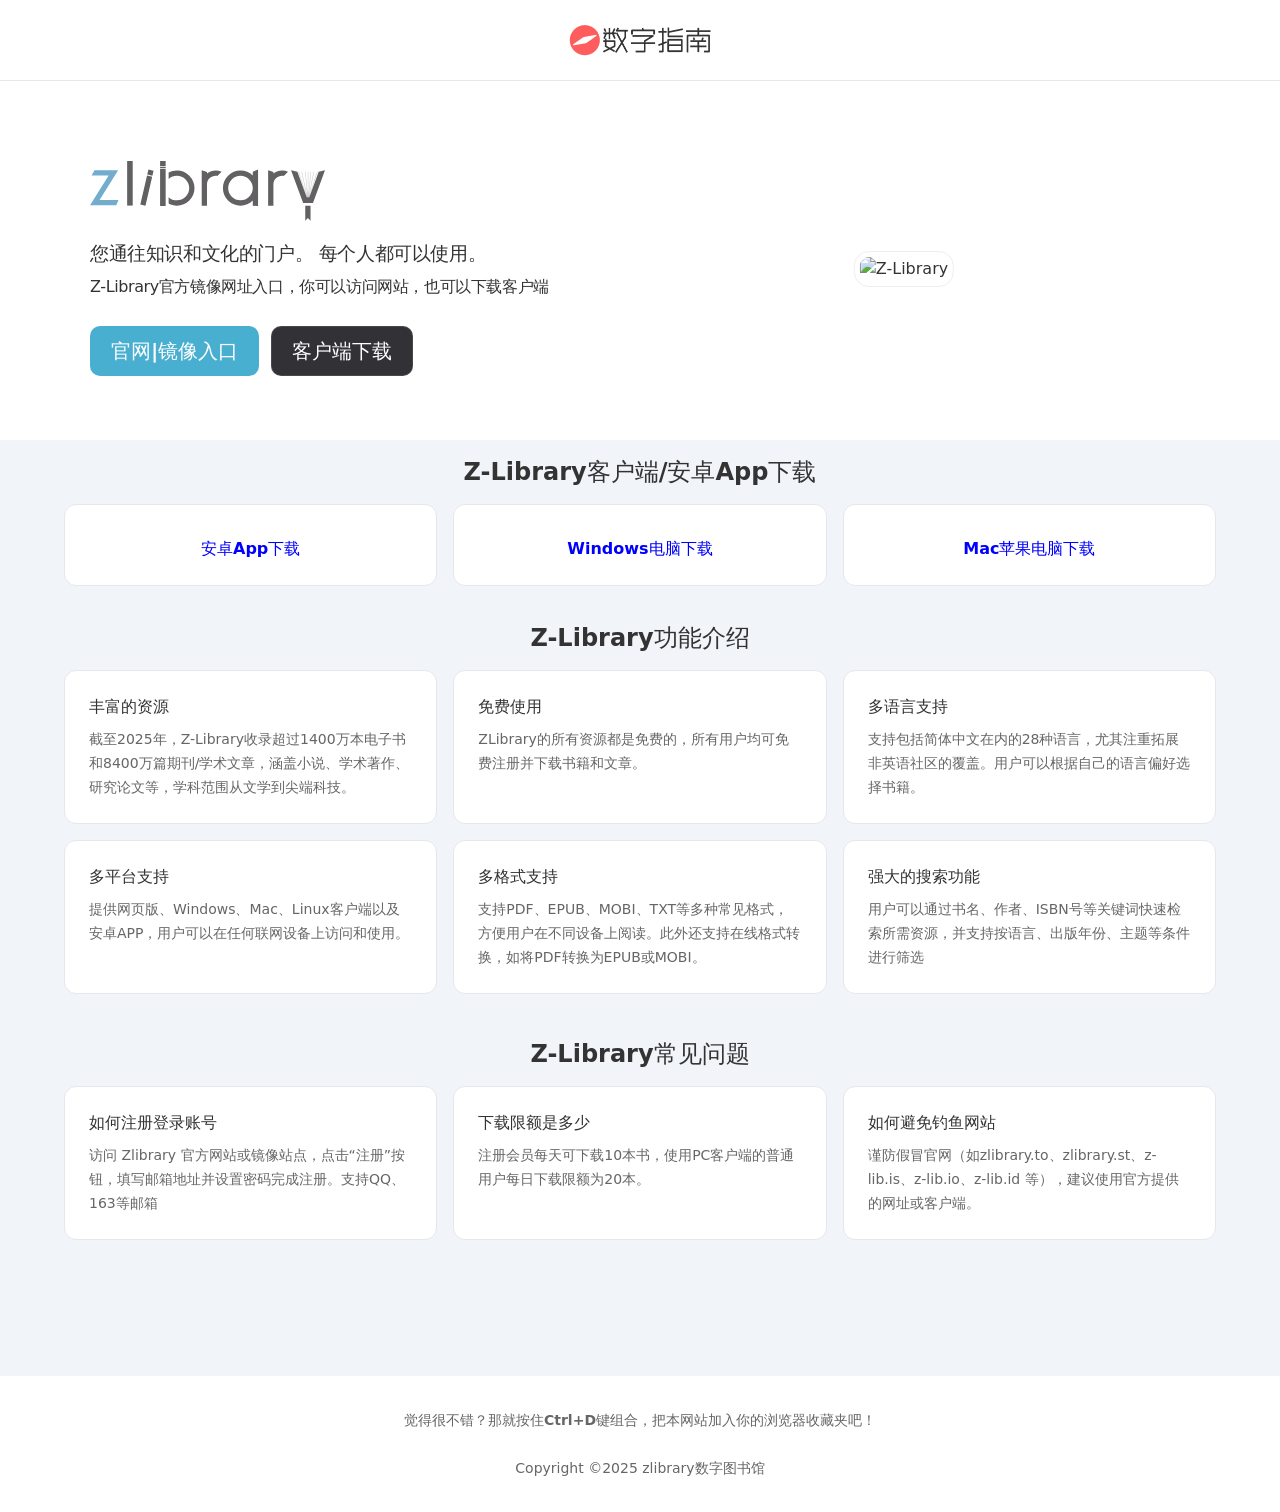
==== index.html @ b3e8f267 "Update index.html" ====
<!DOCTYPE html>
<html lang="en-US" dir="ltr" class="dark"><head><meta http-equiv="Content-Type" content="text/html; charset=UTF-8">
<meta name="viewport" content="width=device-width,initial-scale=1">
<title>ZLibrary入口 - 官方Z-Library镜像网址</title>
 <meta name="keywords" content="zlibrary，zlibrary入口，zlibrary镜像，zlibrary镜像网址，zlibrary官网，zlibrary数字图书馆" />
<meta name="description" content="Z-Library（简称Z-Lib）是全球最大的数字图书馆，免费下载电子书。截至2025年，Z-Library收录超过1400万本电子书和8400万篇期刊/学术文章，涵盖小说、学术著作、研究论文等，学科范围从文学到技术等各个领域的知识。">

<link rel="shortcut icon" href="./files/zlibrary-icon.svg">
<link rel="preload stylesheet" href="./files/style.9b4b7f3f.css" as="style">
</head>
<body>
    <div id="app">
    <div class="Layout" data-v-b2cf3e0b="">

<header class="VPNav" data-v-b2cf3e0b="" data-v-7e5bc4a5="">
        <div class="VPNavBar" data-v-7e5bc4a5="" data-v-7683ced7="">
            <div class="container" data-v-7683ced7="">
                <div class="title" data-v-7683ced7="">
                    <div class="VPNavBarTitle" data-v-7683ced7="" data-v-4d981103="">
        <a class="title" href="/" data-v-4d981103=""><img class="VPImage logo" src="logo.png" alt="LOGO" data-v-6db2186b=""></a>
        </div></div></div></div><!----></header>

        
<div class="VPContent is-home" id="VPContent" data-v-b2cf3e0b="" data-v-a494bd1d="">
    <div class="VPHome" data-v-a494bd1d="" data-v-d82743a8="">
<div class="VPHero has-image VPHomeHero" data-v-d82743a8="" data-v-fd2650d5="">
    <div class="container" data-v-fd2650d5=""><div class="main" data-v-fd2650d5="">
    <h1 class="name" data-v-fd2650d5="" style="display: flex; align-items: center; white-space: nowrap;">
        <img src="./files/zlibrary.svg" alt="zlibrary" style="max-height:60px;">
        </h1>
    <p class="text" data-v-fd2650d5="" style="line-height:1.2rem;margin:10px 0;"><span style="font-size:1.2rem;font-weight:400;">您通往知识和文化的门户。 每个人都可以使用。</span><br /><span style="font-size:1rem;font-weight:400;">Z-Library官方镜像网址入口，你可以访问网站，也可以下载客户端</span></p>
<div class="actions" data-v-fd2650d5="">
<div class="action" data-v-fd2650d5=""><a class="VPButton medium brand" href="https://z-library.wwwnav.com/" target="_blank" rel="noreferrer" data-v-fd2650d5="" data-v-567ba664="">
       官网|镜像入口</a></div>
<div class="action" data-v-fd2650d5=""><a class="VPButton medium alt" href="https://pan.quark.cn/s/e70dbf30b961" target="_blank"  rel="noreferrer nofollow" data-v-fd2650d5="" data-v-567ba664="">客户端下载</a></div>


</div>
    </div>
 
<div class="image" data-v-fd2650d5=""><div class="image-container" data-v-fd2650d5=""><div class="image-bg" data-v-fd2650d5=""></div><img class="VPImage image-src" src="https://s0.wp.com/mshots/v1/https://zh.z-lib.fm/?h=700" alt="Z-Library" data-v-6db2186b="" style="border-radius:15px;background: #fff;padding: 5px;border: 1px solid #eee;"></div></div></div></div> 


<div class="VPFeatures VPHomeFeatures" data-v-d82743a8="" data-v-ba861f23="" style="margin-bottom: 40px;">
        <h2 class="faq-title" style="text-align: center; font-size: 24px; font-weight: bold; margin-bottom: 20px;">
           Z-Library客户端/安卓App下载
        </h2>
<div class="container" data-v-ba861f23=""><div class="items" data-v-ba861f23="">
    
<div class="grid-3 item" data-v-ba861f23="">
    <span class="VPLink VPFeature" data-v-ba861f23="" data-v-837f6cca="" data-v-8f4dc553=""><article class="box" data-v-837f6cca="">

<h3 class="title" data-v-837f6cca=""></h3><p class="details" data-v-837f6cca=""></p>

<a href="https://pan.quark.cn/s/31a99444fe7f " target="_blank" rel="noreferrer nofollow" style="display: block; text-align: center;  color: blue;"><strong>安卓App下载</strong></a>
</article></span></div>  
    
    <div class="grid-3 item" data-v-ba861f23="">
    <span class="VPLink VPFeature" data-v-ba861f23="" data-v-837f6cca="" data-v-8f4dc553=""><article class="box" data-v-837f6cca="">

<h3 class="title" data-v-837f6cca=""></h3><p class="details" data-v-837f6cca=""></p>
<a href="https://pan.quark.cn/s/e63fdf9e72bf" target="_blank" rel="noreferrer nofollow" style="display: block; text-align: center;  color: blue;"><strong>Windows电脑下载</strong></a>
</article></span></div>  
    
<div class="grid-3 item" data-v-ba861f23="">
    <span class="VPLink VPFeature" data-v-ba861f23="" data-v-837f6cca="" data-v-8f4dc553=""><article class="box" data-v-837f6cca="">
<h3 class="title" data-v-837f6cca=""></h3><p class="details" data-v-837f6cca=""></p>

<a href="https://pan.quark.cn/s/57432f5b6bd5 " target="_blank" rel="noreferrer nofollow" style="display: block; text-align: center;  color: blue;"><strong>Mac苹果电脑下载</strong></a>

</article></span></div>  


</div></div></div>


<div class="VPFeatures VPHomeFeatures" data-v-d82743a8="" data-v-ba861f23="">
        <h2 class="faq-title" style="text-align: center; font-size: 24px; font-weight: bold; margin-bottom: 20px;">
           Z-Library功能介绍
        </h2>
<div class="container" data-v-ba861f23=""><div class="items" data-v-ba861f23="" style="margin-bottom: 40px;">
    
<div class="grid-3 item" data-v-ba861f23="">
    <span class="VPLink VPFeature" data-v-ba861f23="" data-v-837f6cca="" data-v-8f4dc553=""><article class="box" data-v-837f6cca="">

<h3 class="title" data-v-837f6cca="">丰富的资源</h3><p class="details" data-v-837f6cca="">截至2025年，Z-Library收录超过1400万本电子书和8400万篇期刊/学术文章，涵盖小说、学术著作、研究论文等，学科范围从文学到尖端科技。</p></article></span></div>  
    
    <div class="grid-3 item" data-v-ba861f23="">
    <span class="VPLink VPFeature" data-v-ba861f23="" data-v-837f6cca="" data-v-8f4dc553=""><article class="box" data-v-837f6cca=""><h3 class="title" data-v-837f6cca="">免费使用</h3><p class="details" data-v-837f6cca="">ZLibrary的所有资源都是免费的，所有用户均可免费注册并下载书籍和文章。</p></article></span></div>
    
<div class="grid-3 item" data-v-ba861f23="">
    <span class="VPLink VPFeature" data-v-ba861f23="" data-v-837f6cca="" data-v-8f4dc553=""><article class="box" data-v-837f6cca=""><h3 class="title" data-v-837f6cca="">多语言支持</h3><p class="details" data-v-837f6cca="">支持包括简体中文在内的28种语言，尤其注重拓展非英语社区的覆盖。用户可以根据自己的语言偏好选择书籍。</p></article></span></div>

<div class="grid-3 item" data-v-ba861f23="">
<span class="VPLink VPFeature" data-v-ba861f23="" data-v-837f6cca="" data-v-8f4dc553="">
<article class="box" data-v-837f6cca="">
    <h3 class="title" data-v-837f6cca="">多平台支持</h3>
    <p class="details" data-v-837f6cca="">提供网页版、Windows、Mac、Linux客户端以及安卓APP，用户可以在任何联网设备上访问和使用。</p></article></span></div>
    
<div class="grid-3 item" data-v-ba861f23="">
    <span class="VPLink VPFeature" data-v-ba861f23="" data-v-837f6cca="" data-v-8f4dc553=""><article class="box" data-v-837f6cca=""><h3 class="title" data-v-837f6cca="">多格式支持</h3><p class="details" data-v-837f6cca="">支持PDF、EPUB、MOBI、TXT等多种常见格式，方便用户在不同设备上阅读。此外还支持在线格式转换，如将PDF转换为EPUB或MOBI。</p></article></span></div>
      
<div class="grid-3 item" data-v-ba861f23="">
    <span class="VPLink VPFeature" data-v-ba861f23="" data-v-837f6cca="" data-v-8f4dc553=""><article class="box" data-v-837f6cca=""><h3 class="title" data-v-837f6cca="">强大的搜索功能
</h3><p class="details" data-v-837f6cca="">用户可以通过书名、作者、ISBN号等关键词快速检索所需资源，并支持按语言、出版年份、主题等条件进行筛选</p></article></span></div>

</div></div></div>



<div class="VPFeatures VPHomeFeatures" data-v-d82743a8="" data-v-ba861f23="" style="margin-bottom: 40px;">
        <h2 class="faq-title" style="text-align: center; font-size: 24px; font-weight: bold; margin-bottom: 20px;">
            Z-Library常见问题
        </h2>
<div class="container" data-v-ba861f23=""><div class="items" data-v-ba861f23="">
    
<div class="grid-3 item" data-v-ba861f23="">
    <span class="VPLink VPFeature" data-v-ba861f23="" data-v-837f6cca="" data-v-8f4dc553=""><article class="box" data-v-837f6cca="">

<h3 class="title" data-v-837f6cca="">如何注册登录账号</h3><p class="details" data-v-837f6cca="">访问 Zlibrary 官方网站或镜像站点，点击“注册”按钮，填写邮箱地址并设置密码完成注册。支持QQ、163等邮箱</p></article></span></div>  
    
    <div class="grid-3 item" data-v-ba861f23="">
    <span class="VPLink VPFeature" data-v-ba861f23="" data-v-837f6cca="" data-v-8f4dc553=""><article class="box" data-v-837f6cca=""><h3 class="title" data-v-837f6cca="">下载限额是多少</h3><p class="details" data-v-837f6cca="">注册会员每天可下载10本书，使用PC客户端的普通用户每日下载限额为20本。</p></article></span></div>
    
<div class="grid-3 item" data-v-ba861f23="">
    <span class="VPLink VPFeature" data-v-ba861f23="" data-v-837f6cca="" data-v-8f4dc553=""><article class="box" data-v-837f6cca=""><h3 class="title" data-v-837f6cca="">如何避免钓鱼网站</h3><p class="details" data-v-837f6cca="">谨防假冒官网（如zlibrary.to、zlibrary.st、z-lib.is、z-lib.io、z-lib.id 等），建议使用官方提供的网址或客户端。</p></article></span></div>


</div></div></div>



</div></div>
    
<footer class="VPFooter" data-v-b2cf3e0b="" data-v-f7fc41f4=""><div class="container" data-v-f7fc41f4=""><p class="copyright" data-v-f7fc41f4=""><strong>觉得很不错？那就按住Ctrl+D键组合，把本网站加入你的浏览器收藏夹吧！</strong></p><br>
<p class="copyright" data-v-f7fc41f4="">Copyright ©2025 zlibrary数字图书馆</p>
     </div></footer>

</div></div>

</body></html>
---- files/style.9b4b7f3f.css ----
@font-face{font-family:Inter var;font-weight:100 900;font-display:swap;font-style:normal;font-named-instance:"Regular";src:url(/assets/inter-roman-cyrillic.5f2c6c8c.woff2) format("woff2");unicode-range:U+0301,U+0400-045F,U+0490-0491,U+04B0-04B1,U+2116}@font-face{font-family:Inter var;font-weight:100 900;font-display:swap;font-style:normal;font-named-instance:"Regular";src:url(/assets/inter-roman-cyrillic-ext.e75737ce.woff2) format("woff2");unicode-range:U+0460-052F,U+1C80-1C88,U+20B4,U+2DE0-2DFF,U+A640-A69F,U+FE2E-FE2F}@font-face{font-family:Inter var;font-weight:100 900;font-display:swap;font-style:normal;font-named-instance:"Regular";src:url(/assets/inter-roman-greek.d5a6d92a.woff2) format("woff2");unicode-range:U+0370-03FF}@font-face{font-family:Inter var;font-weight:100 900;font-display:swap;font-style:normal;font-named-instance:"Regular";src:url(/assets/inter-roman-greek-ext.ab0619bc.woff2) format("woff2");unicode-range:U+1F00-1FFF}@font-face{font-family:Inter var;font-weight:100 900;font-display:swap;font-style:normal;font-named-instance:"Regular";src:url(./inter-roman-latin.2ed14f66.woff2) format("woff2");unicode-range:U+0000-00FF,U+0131,U+0152-0153,U+02BB-02BC,U+02C6,U+02DA,U+02DC,U+2000-206F,U+2074,U+20AC,U+2122,U+2191,U+2193,U+2212,U+2215,U+FEFF,U+FFFD}@font-face{font-family:Inter var;font-weight:100 900;font-display:swap;font-style:normal;font-named-instance:"Regular";src:url(/assets/inter-roman-latin-ext.0030eebd.woff2) format("woff2");unicode-range:U+0100-024F,U+0259,U+1E00-1EFF,U+2020,U+20A0-20AB,U+20AD-20CF,U+2113,U+2C60-2C7F,U+A720-A7FF}@font-face{font-family:Inter var;font-weight:100 900;font-display:swap;font-style:normal;font-named-instance:"Regular";src:url(/assets/inter-roman-vietnamese.14ce25a6.woff2) format("woff2");unicode-range:U+0102-0103,U+0110-0111,U+0128-0129,U+0168-0169,U+01A0-01A1,U+01AF-01B0,U+1EA0-1EF9,U+20AB}@font-face{font-family:Inter var;font-weight:100 900;font-display:swap;font-style:italic;font-named-instance:"Italic";src:url(/assets/inter-italic-cyrillic.ea42a392.woff2) format("woff2");unicode-range:U+0301,U+0400-045F,U+0490-0491,U+04B0-04B1,U+2116}@font-face{font-family:Inter var;font-weight:100 900;font-display:swap;font-style:italic;font-named-instance:"Italic";src:url(/assets/inter-italic-cyrillic-ext.33bd5a8e.woff2) format("woff2");unicode-range:U+0460-052F,U+1C80-1C88,U+20B4,U+2DE0-2DFF,U+A640-A69F,U+FE2E-FE2F}@font-face{font-family:Inter var;font-weight:100 900;font-display:swap;font-style:italic;font-named-instance:"Italic";src:url(/assets/inter-italic-greek.8f4463c4.woff2) format("woff2");unicode-range:U+0370-03FF}@font-face{font-family:Inter var;font-weight:100 900;font-display:swap;font-style:italic;font-named-instance:"Italic";src:url(/assets/inter-italic-greek-ext.4fbe9427.woff2) format("woff2");unicode-range:U+1F00-1FFF}@font-face{font-family:Inter var;font-weight:100 900;font-display:swap;font-style:italic;font-named-instance:"Italic";src:url(/assets/inter-italic-latin.bd3b6f56.woff2) format("woff2");unicode-range:U+0000-00FF,U+0131,U+0152-0153,U+02BB-02BC,U+02C6,U+02DA,U+02DC,U+2000-206F,U+2074,U+20AC,U+2122,U+2191,U+2193,U+2212,U+2215,U+FEFF,U+FFFD}@font-face{font-family:Inter var;font-weight:100 900;font-display:swap;font-style:italic;font-named-instance:"Italic";src:url(/assets/inter-italic-latin-ext.bd8920cc.woff2) format("woff2");unicode-range:U+0100-024F,U+0259,U+1E00-1EFF,U+2020,U+20A0-20AB,U+20AD-20CF,U+2113,U+2C60-2C7F,U+A720-A7FF}@font-face{font-family:Inter var;font-weight:100 900;font-display:swap;font-style:italic;font-named-instance:"Italic";src:url(/assets/inter-italic-vietnamese.6ce511fb.woff2) format("woff2");unicode-range:U+0102-0103,U+0110-0111,U+0128-0129,U+0168-0169,U+01A0-01A1,U+01AF-01B0,U+1EA0-1EF9,U+20AB}@font-face{font-family:Chinese Quotes;src:local("PingFang SC Regular"),local("PingFang SC"),local("SimHei"),local("Source Han Sans SC");unicode-range:U+2018,U+2019,U+201C,U+201D}:root{--vp-c-white: #ffffff;--vp-c-black: #000000;--vp-c-gray: #8e8e93;--vp-c-text-light-1: rgba(60, 60, 67);--vp-c-text-light-2: rgba(60, 60, 67, .75);--vp-c-text-light-3: rgba(60, 60, 67, .33);--vp-c-text-dark-1: rgba(255, 255, 245, .86);--vp-c-text-dark-2: rgba(235, 235, 245, .6);--vp-c-text-dark-3: rgba(235, 235, 245, .38);--vp-c-green: #49AFD0;;--vp-c-green-light: #34d399;--vp-c-green-lighter: #6ee7b7;--vp-c-green-dark: #059669;--vp-c-green-darker: #047857;--vp-c-green-dimm-1: rgba(16, 185, 129, .05);--vp-c-green-dimm-2: rgba(16, 185, 129, .2);--vp-c-green-dimm-3: rgba(16, 185, 129, .5);--vp-c-yellow: #d97706;--vp-c-yellow-light: #f59e0b;--vp-c-yellow-lighter: #fbbf24;--vp-c-yellow-dark: #2190b4;--vp-c-yellow-darker: #2190b4;--vp-c-yellow-dimm-1: rgba(234, 179, 8, .05);--vp-c-yellow-dimm-2: rgba(234, 179, 8, .2);--vp-c-yellow-dimm-3: rgba(234, 179, 8, .5);--vp-c-red: #f43f5e;--vp-c-red-light: #fb7185;--vp-c-red-lighter: #fda4af;--vp-c-red-dark: #e11d48;--vp-c-red-darker: #be123c;--vp-c-red-dimm-1: rgba(244, 63, 94, .05);--vp-c-red-dimm-2: rgba(244, 63, 94, .2);--vp-c-red-dimm-3: rgba(244, 63, 94, .5);--vp-c-sponsor: #db2777}:root{--vp-c-bg: #ffffff;--vp-c-bg-elv: #ffffff;--vp-c-bg-elv-up: #ffffff;--vp-c-bg-elv-down: #f6f6f7;--vp-c-bg-elv-mute: #f6f6f7;--vp-c-bg-soft: #f6f6f7;--vp-c-bg-soft-up: #f9f9fa;--vp-c-bg-soft-down: #e3e3e5;--vp-c-bg-soft-mute: #e3e3e5;--vp-c-bg-alt: #f6f6f7;--vp-c-border: rgba(60, 60, 67, .29);--vp-c-divider: rgba(60, 60, 67, .12);--vp-c-gutter: rgba(60, 60, 67, .12);--vp-c-neutral: var(--vp-c-black);--vp-c-neutral-inverse: var(--vp-c-white);--vp-c-text-1: var(--vp-c-text-light-1);--vp-c-text-2: var(--vp-c-text-light-2);--vp-c-text-3: var(--vp-c-text-light-3);--vp-c-text-inverse-1: var(--vp-c-text-dark-1);--vp-c-text-inverse-2: var(--vp-c-text-dark-2);--vp-c-text-inverse-3: var(--vp-c-text-dark-3);--vp-c-text-code: #476582;--vp-c-brand: var(--vp-c-green);--vp-c-brand-light: var(--vp-c-green-light);--vp-c-brand-lighter: var(--vp-c-yellow-lighter);--vp-c-brand-dark: var(--vp-c-yellow-dark);--vp-c-brand-darker: var(--vp-c-yellow-darker);--vp-c-mute: #f6f6f7;--vp-c-mute-light: #f9f9fc;--vp-c-mute-lighter: #ffffff;--vp-c-mute-dark: #e3e3e5;--vp-c-mute-darker: #d7d7d9}.dark{--vp-c-bg: #1e1e20;--vp-c-bg-elv: #252529;--vp-c-bg-elv-up: #313136;--vp-c-bg-elv-down: #1e1e20;--vp-c-bg-elv-mute: #313136;--vp-c-bg-soft: #252529;--vp-c-bg-soft-up: #313136;--vp-c-bg-soft-down: #1e1e20;--vp-c-bg-soft-mute: #313136;--vp-c-bg-alt: #161618;--vp-c-border: rgba(82, 82, 89, .68);--vp-c-divider: rgba(82, 82, 89, .32);--vp-c-gutter: #000000;--vp-c-neutral: var(--vp-c-white);--vp-c-neutral-inverse: var(--vp-c-black);--vp-c-text-1: var(--vp-c-text-dark-1);--vp-c-text-2: var(--vp-c-text-dark-2);--vp-c-text-3: var(--vp-c-text-dark-3);--vp-c-text-inverse-1: var(--vp-c-text-light-1);--vp-c-text-inverse-2: var(--vp-c-text-light-2);--vp-c-text-inverse-3: var(--vp-c-text-light-3);--vp-c-text-code: #c9def1;--vp-c-mute: #313136;--vp-c-mute-light: #3a3a3c;--vp-c-mute-lighter: #505053;--vp-c-mute-dark: #2c2c30;--vp-c-mute-darker: #252529}:root{--vp-font-family-base: "Chinese Quotes", "Inter var", "Inter", ui-sans-serif, system-ui, -apple-system, BlinkMacSystemFont, "Segoe UI", Roboto, "Helvetica Neue", Helvetica, Arial, "Noto Sans", sans-serif, "Apple Color Emoji", "Segoe UI Emoji", "Segoe UI Symbol", "Noto Color Emoji";--vp-font-family-mono: ui-monospace, SFMono-Regular, "SF Mono", Menlo, Monaco, Consolas, "Liberation Mono", "Courier New", monospace}:root{--vp-shadow-1: 0 1px 2px rgba(0, 0, 0, .04), 0 1px 2px rgba(0, 0, 0, .06);--vp-shadow-2: 0 3px 12px rgba(0, 0, 0, .07), 0 1px 4px rgba(0, 0, 0, .07);--vp-shadow-3: 0 12px 32px rgba(0, 0, 0, .1), 0 2px 6px rgba(0, 0, 0, .08);--vp-shadow-4: 0 14px 44px rgba(0, 0, 0, .12), 0 3px 9px rgba(0, 0, 0, .12);--vp-shadow-5: 0 18px 56px rgba(0, 0, 0, .16), 0 4px 12px rgba(0, 0, 0, .16)}:root{--vp-z-index-local-nav: 10;--vp-z-index-nav: 20;--vp-z-index-layout-top: 30;--vp-z-index-backdrop: 40;--vp-z-index-sidebar: 50;--vp-z-index-footer: 60}:root{--vp-icon-copy: url("data:image/svg+xml,%3Csvg xmlns='http://www.w3.org/2000/svg' fill='none' height='20' width='20' stroke='rgba(128,128,128,1)' stroke-width='2' viewBox='0 0 24 24'%3E%3Cpath stroke-linecap='round' stroke-linejoin='round' d='M9 5H7a2 2 0 0 0-2 2v12a2 2 0 0 0 2 2h10a2 2 0 0 0 2-2V7a2 2 0 0 0-2-2h-2M9 5a2 2 0 0 0 2 2h2a2 2 0 0 0 2-2M9 5a2 2 0 0 1 2-2h2a2 2 0 0 1 2 2'/%3E%3C/svg%3E");--vp-icon-copied: url("data:image/svg+xml,%3Csvg xmlns='http://www.w3.org/2000/svg' fill='none' height='20' width='20' stroke='rgba(128,128,128,1)' stroke-width='2' viewBox='0 0 24 24'%3E%3Cpath stroke-linecap='round' stroke-linejoin='round' d='M9 5H7a2 2 0 0 0-2 2v12a2 2 0 0 0 2 2h10a2 2 0 0 0 2-2V7a2 2 0 0 0-2-2h-2M9 5a2 2 0 0 0 2 2h2a2 2 0 0 0 2-2M9 5a2 2 0 0 1 2-2h2a2 2 0 0 1 2 2m-6 9 2 2 4-4'/%3E%3C/svg%3E")}:root{--vp-layout-max-width: 1440px}:root{--vp-header-anchor-symbol: "#"}:root{--vp-code-line-height: 1.7;--vp-code-font-size: .875em;--vp-c-code-dimm: var(--vp-c-text-dark-3);--vp-code-block-color: var(--vp-c-text-dark-1);--vp-code-block-bg: #292b30;--vp-code-block-bg-light: #1e1e20;--vp-code-block-divider-color: #000000;--vp-code-line-highlight-color: rgba(0, 0, 0, .5);--vp-code-line-number-color: var(--vp-c-code-dimm);--vp-code-line-diff-add-color: var(--vp-c-green-dimm-2);--vp-code-line-diff-add-symbol-color: var(--vp-c-green);--vp-code-line-diff-remove-color: var(--vp-c-red-dimm-2);--vp-code-line-diff-remove-symbol-color: var(--vp-c-red);--vp-code-line-warning-color: var(--vp-c-yellow-dimm-2);--vp-code-line-error-color: var(--vp-c-red-dimm-2);--vp-code-copy-code-border-color: transparent;--vp-code-copy-code-bg: var(--vp-code-block-bg-light);--vp-code-copy-code-hover-border-color: var(--vp-c-divider);--vp-code-copy-code-hover-bg: var(--vp-code-block-bg-light);--vp-code-copy-code-active-text: var(--vp-c-text-dark-2);--vp-code-tab-divider: var(--vp-code-block-divider-color);--vp-code-tab-text-color: var(--vp-c-text-dark-2);--vp-code-tab-bg: var(--vp-code-block-bg);--vp-code-tab-hover-text-color: var(--vp-c-text-dark-1);--vp-code-tab-active-text-color: var(--vp-c-text-dark-1);--vp-code-tab-active-bar-color: var(--vp-c-brand)}.dark{--vp-code-block-bg: #161618}:root:not(.dark) .vp-adaptive-theme{--vp-c-code-dimm: var(--vp-c-text-2);--vp-code-block-color: var(--vp-c-text-1);--vp-code-block-bg: #f8f8f8;--vp-code-block-divider-color: var(--vp-c-divider);--vp-code-line-highlight-color: #ececec;--vp-code-line-number-color: var(--vp-c-code-dimm);--vp-code-copy-code-bg: #e2e2e2;--vp-code-copy-code-hover-bg: #dcdcdc;--vp-code-copy-code-active-text: var(--vp-c-text-2);--vp-code-tab-divider: var(--vp-c-divider);--vp-code-tab-text-color: var(--vp-c-text-2);--vp-code-tab-bg: var(--vp-code-block-bg);--vp-code-tab-hover-text-color: var(--vp-c-text-1);--vp-code-tab-active-text-color: var(--vp-c-text-1)}:root{--vp-button-brand-border: var(--vp-c-brand-lighter);--vp-button-brand-text: var(--vp-c-white);--vp-button-brand-bg: var(--vp-c-brand);--vp-button-brand-hover-border: var(--vp-c-brand-lighter);--vp-button-brand-hover-text: var(--vp-c-white);--vp-button-brand-hover-bg: var(--vp-c-brand-dark);--vp-button-brand-active-border: var(--vp-c-brand-lighter);--vp-button-brand-active-text: var(--vp-c-white);--vp-button-brand-active-bg: var(--vp-c-brand-darker);--vp-button-alt-border: var(--vp-c-border);--vp-button-alt-text: var(--vp-c-neutral);--vp-button-alt-bg: var(--vp-c-mute);--vp-button-alt-hover-border: var(--vp-c-border);--vp-button-alt-hover-text: var(--vp-c-neutral);--vp-button-alt-hover-bg: var(--vp-c-mute-dark);--vp-button-alt-active-border: var(--vp-c-border);--vp-button-alt-active-text: var(--vp-c-neutral);--vp-button-alt-active-bg: var(--vp-c-mute-darker);--vp-button-sponsor-border: var(--vp-c-gray-light-3);--vp-button-sponsor-text: var(--vp-c-text-light-2);--vp-button-sponsor-bg: transparent;--vp-button-sponsor-hover-border: var(--vp-c-sponsor);--vp-button-sponsor-hover-text: var(--vp-c-sponsor);--vp-button-sponsor-hover-bg: transparent;--vp-button-sponsor-active-border: var(--vp-c-sponsor);--vp-button-sponsor-active-text: var(--vp-c-sponsor);--vp-button-sponsor-active-bg: transparent}.dark{--vp-button-sponsor-border: var(--vp-c-gray-dark-1);--vp-button-sponsor-text: var(--vp-c-text-dark-2)}:root{--vp-custom-block-font-size: 14px;--vp-custom-block-code-font-size: 13px;--vp-custom-block-info-border: var(--vp-c-border);--vp-custom-block-info-text: var(--vp-c-text-2);--vp-custom-block-info-bg: var(--vp-c-bg-soft-up);--vp-custom-block-info-code-bg: var(--vp-c-bg-soft);--vp-custom-block-tip-border: var(--vp-c-green);--vp-custom-block-tip-text: var(--vp-c-green-dark);--vp-custom-block-tip-bg: var(--vp-c-bg-soft-up);--vp-custom-block-tip-code-bg: var(--vp-c-bg-soft);--vp-custom-block-warning-border: var(--vp-c-yellow);--vp-custom-block-warning-text: var(--vp-c-yellow);--vp-custom-block-warning-bg: var(--vp-c-bg-soft-up);--vp-custom-block-warning-code-bg: var(--vp-c-bg-soft);--vp-custom-block-danger-border: var(--vp-c-red);--vp-custom-block-danger-text: var(--vp-c-red);--vp-custom-block-danger-bg: var(--vp-c-bg-soft-up);--vp-custom-block-danger-code-bg: var(--vp-c-bg-soft);--vp-custom-block-details-border: var(--vp-custom-block-info-border);--vp-custom-block-details-text: var(--vp-custom-block-info-text);--vp-custom-block-details-bg: var(--vp-custom-block-info-bg);--vp-custom-block-details-code-bg: var(--vp-custom-block-details-bg)}:root{--vp-input-border-color: var(--vp-c-border);--vp-input-bg-color: var(--vp-c-bg-alt);--vp-input-hover-border-color: var(--vp-c-gray);--vp-input-switch-bg-color: var(--vp-c-mute)}:root{--vp-nav-height: 80px;--vp-nav-bg-color: var(--vp-c-bg);--vp-nav-screen-bg-color: var(--vp-c-bg)}:root{--vp-local-nav-bg-color: var(--vp-c-bg)}:root{--vp-sidebar-width: 272px;--vp-sidebar-bg-color: var(--vp-c-bg-alt)}:root{--vp-backdrop-bg-color: rgba(0, 0, 0, .6)}:root{--vp-home-hero-name-color: var(--vp-c-brand);--vp-home-hero-name-background: transparent;--vp-home-hero-image-background-image: none;--vp-home-hero-image-filter: none}:root{--vp-badge-info-border: var(--vp-c-border);--vp-badge-info-text: var(--vp-c-text-2);--vp-badge-info-bg: var(--vp-c-bg-soft-up);--vp-badge-tip-border: var(--vp-c-green-dark);--vp-badge-tip-text: var(--vp-c-green);--vp-badge-tip-bg: var(--vp-c-green-dimm-1);--vp-badge-warning-border: var(--vp-c-yellow-dark);--vp-badge-warning-text: var(--vp-c-yellow);--vp-badge-warning-bg: var(--vp-c-yellow-dimm-1);--vp-badge-danger-border: var(--vp-c-red-dark);--vp-badge-danger-text: var(--vp-c-red);--vp-badge-danger-bg: var(--vp-c-red-dimm-1)}:root{--vp-carbon-ads-text-color: var(--vp-c-text-1);--vp-carbon-ads-poweredby-color: var(--vp-c-text-2);--vp-carbon-ads-bg-color: var(--vp-c-bg-soft);--vp-carbon-ads-hover-text-color: var(--vp-c-brand);--vp-carbon-ads-hover-poweredby-color: var(--vp-c-text-1)}:root{--vp-local-search-bg: var(--vp-c-bg);--vp-local-search-result-bg: var(--vp-c-bg);--vp-local-search-result-border: var(--vp-c-divider);--vp-local-search-result-selected-bg: var(--vp-c-bg);--vp-local-search-result-selected-border: var(--vp-c-brand);--vp-local-search-highlight-bg: var(--vp-c-green-lighter);--vp-local-search-highlight-text: var(--vp-c-black)}*,:before,:after{box-sizing:border-box}html{line-height:1.4;font-size:16px;-webkit-text-size-adjust:100%}html.dark{color-scheme:dark}body{margin:0;width:100%;min-width:320px;min-height:100vh;line-height:24px;font-family:var(--vp-font-family-base);font-size:16px;font-weight:400;color:#333333;background-color:rgb(241 245 249);direction:ltr;font-synthesis:style;text-rendering:optimizeLegibility;-webkit-font-smoothing:antialiased;-moz-osx-font-smoothing:grayscale}main{display:block}h1,h2,h3,h4,h5,h6{margin:0;line-height:24px;font-size:16px;font-weight:400}p{margin:0}strong,b{font-weight:600}a,area,button,[role=button],input,label,select,summary,textarea{touch-action:manipulation}a{color:inherit;text-decoration:inherit}ol,ul{list-style:none;margin:0;padding:0}blockquote{margin:0}pre,code,kbd,samp{font-family:var(--vp-font-family-mono)}img,svg,video,canvas,audio,iframe,embed,object{display:block}figure{margin:0}img,video{max-width:100%;height:auto}button,input,optgroup,select,textarea{border:0;padding:0;line-height:inherit;color:inherit}button{padding:0;font-family:inherit;background-color:transparent;background-image:none}button:enabled,[role=button]:enabled{cursor:pointer}button:focus,button:focus-visible{outline:1px dotted;outline:4px auto -webkit-focus-ring-color}button:focus:not(:focus-visible){outline:none!important}input:focus,textarea:focus,select:focus{outline:none}table{border-collapse:collapse}input{background-color:transparent}input:-ms-input-placeholder,textarea:-ms-input-placeholder{color:var(--vp-c-text-3)}input::-ms-input-placeholder,textarea::-ms-input-placeholder{color:var(--vp-c-text-3)}input::placeholder,textarea::placeholder{color:var(--vp-c-text-3)}input::-webkit-outer-spin-button,input::-webkit-inner-spin-button{-webkit-appearance:none;margin:0}input[type=number]{-moz-appearance:textfield}textarea{resize:vertical}select{-webkit-appearance:none}fieldset{margin:0;padding:0}h1,h2,h3,h4,h5,h6,li,p{overflow-wrap:break-word}vite-error-overlay{z-index:9999}.visually-hidden{position:absolute;width:1px;height:1px;white-space:nowrap;clip:rect(0 0 0 0);clip-path:inset(50%);overflow:hidden}.custom-block{border:1px solid transparent;border-radius:8px;padding:16px 16px 8px;line-height:24px;font-size:var(--vp-custom-block-font-size);color:var(--vp-c-text-2)}.custom-block.info{border-color:var(--vp-custom-block-info-border);color:var(--vp-custom-block-info-text);background-color:var(--vp-custom-block-info-bg)}.custom-block.custom-block th,.custom-block.custom-block blockquote>p{font-size:var(--vp-custom-block-font-size);color:inherit}.custom-block.info code{background-color:var(--vp-custom-block-info-code-bg)}.custom-block.tip{border-color:var(--vp-custom-block-tip-border);color:var(--vp-custom-block-tip-text);background-color:var(--vp-custom-block-tip-bg)}.custom-block.tip code{background-color:var(--vp-custom-block-tip-code-bg)}.custom-block.warning{border-color:var(--vp-custom-block-warning-border);color:var(--vp-custom-block-warning-text);background-color:var(--vp-custom-block-warning-bg)}.custom-block.warning code{background-color:var(--vp-custom-block-warning-code-bg)}.custom-block.danger{border-color:var(--vp-custom-block-danger-border);color:var(--vp-custom-block-danger-text);background-color:var(--vp-custom-block-danger-bg)}.custom-block.danger code{background-color:var(--vp-custom-block-danger-code-bg)}.custom-block.details{border-color:var(--vp-custom-block-details-border);color:var(--vp-custom-block-details-text);background-color:var(--vp-custom-block-details-bg)}.custom-block.details code{background-color:var(--vp-custom-block-details-code-bg)}.custom-block-title{font-weight:600}.custom-block p+p{margin:8px 0}.custom-block.details summary{margin:0 0 8px;font-weight:700;cursor:pointer}.custom-block.details summary+p{margin:8px 0}.custom-block a{color:inherit;font-weight:600}.custom-block a:hover{text-decoration:underline}.custom-block code{font-size:var(--vp-custom-block-code-font-size)}.dark .vp-code-light{display:none}html:not(.dark) .vp-code-dark{display:none}.vp-code-group{margin-top:16px}.vp-code-group .tabs{position:relative;display:flex;margin-right:-24px;margin-left:-24px;padding:0 12px;background-color:var(--vp-code-tab-bg);overflow-x:auto;overflow-y:hidden}.vp-code-group .tabs:after{position:absolute;right:0;bottom:0;left:0;height:1px;background-color:var(--vp-code-tab-divider);content:""}@media (min-width: 640px){.vp-code-group .tabs{margin-right:0;margin-left:0;border-radius:8px 8px 0 0}}.vp-code-group .tabs input{position:absolute;opacity:0;pointer-events:none}.vp-code-group .tabs label{position:relative;display:inline-block;border-bottom:1px solid transparent;padding:0 12px;line-height:48px;font-size:14px;font-weight:500;color:var(--vp-code-tab-text-color);white-space:nowrap;cursor:pointer;transition:color .25s}.vp-code-group .tabs label:after{position:absolute;right:8px;bottom:-1px;left:8px;z-index:1;height:1px;content:"";background-color:transparent;transition:background-color .25s}.vp-code-group label:hover{color:var(--vp-code-tab-hover-text-color)}.vp-code-group input:checked+label{color:var(--vp-code-tab-active-text-color)}.vp-code-group input:checked+label:after{background-color:var(--vp-code-tab-active-bar-color)}.vp-code-group div[class*=language-]{display:none;margin-top:0!important;border-top-left-radius:0!important;border-top-right-radius:0!important}.vp-code-group div[class*=language-].active{display:block}.vp-doc h1,.vp-doc h2,.vp-doc h3,.vp-doc h4,.vp-doc h5,.vp-doc h6{position:relative;font-weight:600;outline:none}.vp-doc h1{letter-spacing:-.02em;line-height:40px;font-size:28px}.vp-doc h2{margin:48px 0 16px;border-top:1px solid var(--vp-c-divider);padding-top:24px;letter-spacing:-.02em;line-height:32px;font-size:24px}.vp-doc h3{margin:32px 0 0;letter-spacing:-.01em;line-height:28px;font-size:20px}.vp-doc .header-anchor{float:left;margin-left:-.87em;padding-right:.23em;font-weight:500;user-select:none;opacity:0;transition:color .25s,opacity .25s}.vp-doc .header-anchor:before{content:var(--vp-header-anchor-symbol)}.vp-doc h1:hover .header-anchor,.vp-doc h1 .header-anchor:focus,.vp-doc h2:hover .header-anchor,.vp-doc h2 .header-anchor:focus,.vp-doc h3:hover .header-anchor,.vp-doc h3 .header-anchor:focus,.vp-doc h4:hover .header-anchor,.vp-doc h4 .header-anchor:focus,.vp-doc h5:hover .header-anchor,.vp-doc h5 .header-anchor:focus,.vp-doc h6:hover .header-anchor,.vp-doc h6 .header-anchor:focus{opacity:1}@media (min-width: 768px){.vp-doc h1{letter-spacing:-.02em;line-height:40px;font-size:32px}}.vp-doc p,.vp-doc summary{margin:16px 0}.vp-doc p{line-height:28px}.vp-doc blockquote{margin:16px 0;border-left:2px solid var(--vp-c-divider);padding-left:16px;transition:border-color .5s}.vp-doc blockquote>p{margin:0;font-size:16px;color:var(--vp-c-text-2);transition:color .5s}.vp-doc a{font-weight:500;color:var(--vp-c-brand);text-decoration-style:dotted;transition:color .25s}.vp-doc a:hover{text-decoration:underline}.vp-doc strong{font-weight:600}.vp-doc ul,.vp-doc ol{padding-left:1.25rem;margin:16px 0}.vp-doc ul{list-style:disc}.vp-doc ol{list-style:decimal}.vp-doc li+li{margin-top:8px}.vp-doc li>ol,.vp-doc li>ul{margin:8px 0 0}.vp-doc table{display:block;border-collapse:collapse;margin:20px 0;overflow-x:auto}.vp-doc tr{border-top:1px solid var(--vp-c-divider);transition:background-color .5s}.vp-doc tr:nth-child(2n){background-color:var(--vp-c-bg-soft)}.vp-doc th,.vp-doc td{border:1px solid var(--vp-c-divider);padding:8px 16px}.vp-doc th{text-align:left;font-size:14px;font-weight:600;color:var(--vp-c-text-2);background-color:var(--vp-c-bg-soft)}.vp-doc td{font-size:14px}.vp-doc hr{margin:16px 0;border:none;border-top:1px solid var(--vp-c-divider)}.vp-doc .custom-block{margin:16px 0}.vp-doc .custom-block p{margin:8px 0;line-height:24px}.vp-doc .custom-block p:first-child{margin:0}.vp-doc .custom-block a{color:inherit;font-weight:600}.vp-doc .custom-block a:hover{text-decoration:underline}.vp-doc .custom-block code{font-size:var(--vp-custom-block-code-font-size);font-weight:700;color:inherit}.vp-doc .custom-block div[class*=language-]{margin:8px 0}.vp-doc .custom-block div[class*=language-] code{font-weight:400;background-color:transparent}.vp-doc :not(pre,h1,h2,h3,h4,h5,h6)>code{font-size:var(--vp-code-font-size)}.vp-doc :not(pre)>code{border-radius:4px;padding:3px 6px;color:var(--vp-c-text-code);background-color:var(--vp-c-mute);transition:color .5s,background-color .5s}.vp-doc h1>code,.vp-doc h2>code,.vp-doc h3>code{font-size:.9em}.vp-doc a>code{color:var(--vp-c-brand);transition:color .25s}.vp-doc a:hover>code{color:var(--vp-c-brand-dark)}.vp-doc div[class*=language-]{position:relative;margin:16px -24px;background-color:var(--vp-code-block-bg);overflow-x:auto;transition:background-color .5s}@media (min-width: 640px){.vp-doc div[class*=language-]{border-radius:8px;margin:16px 0}}@media (max-width: 639px){.vp-doc li div[class*=language-]{border-radius:8px 0 0 8px}}.vp-doc div[class*=language-]+div[class*=language-],.vp-doc div[class$=-api]+div[class*=language-],.vp-doc div[class*=language-]+div[class$=-api]>div[class*=language-]{margin-top:-8px}.vp-doc [class*=language-] pre,.vp-doc [class*=language-] code{direction:ltr;text-align:left;white-space:pre;word-spacing:normal;word-break:normal;word-wrap:normal;-moz-tab-size:4;-o-tab-size:4;tab-size:4;-webkit-hyphens:none;-moz-hyphens:none;-ms-hyphens:none;hyphens:none}.vp-doc [class*=language-] pre{position:relative;z-index:1;margin:0;padding:20px 0;background:transparent;overflow-x:auto}.vp-doc [class*=language-] code{display:block;padding:0 24px;width:fit-content;min-width:100%;line-height:var(--vp-code-line-height);font-size:var(--vp-code-font-size);color:var(--vp-code-block-color);transition:color .5s}.vp-doc [class*=language-] code .highlighted{background-color:var(--vp-code-line-highlight-color);transition:background-color .5s;margin:0 -24px;padding:0 24px;width:calc(100% + 48px);display:inline-block}.vp-doc [class*=language-] code .highlighted.error{background-color:var(--vp-code-line-error-color)}.vp-doc [class*=language-] code .highlighted.warning{background-color:var(--vp-code-line-warning-color)}.vp-doc [class*=language-] code .diff{transition:background-color .5s;margin:0 -24px;padding:0 24px;width:calc(100% + 48px);display:inline-block}.vp-doc [class*=language-] code .diff:before{position:absolute;left:10px}.vp-doc [class*=language-] .has-focused-lines .line:not(.has-focus){filter:blur(.095rem);opacity:.4;transition:filter .35s,opacity .35s}.vp-doc [class*=language-] .has-focused-lines .line:not(.has-focus){opacity:.7;transition:filter .35s,opacity .35s}.vp-doc [class*=language-]:hover .has-focused-lines .line:not(.has-focus){filter:blur(0);opacity:1}.vp-doc [class*=language-] code .diff.remove{background-color:var(--vp-code-line-diff-remove-color);opacity:.7}.vp-doc [class*=language-] code .diff.remove:before{content:"-";color:var(--vp-code-line-diff-remove-symbol-color)}.vp-doc [class*=language-] code .diff.add{background-color:var(--vp-code-line-diff-add-color)}.vp-doc [class*=language-] code .diff.add:before{content:"+";color:var(--vp-code-line-diff-add-symbol-color)}.vp-doc div[class*=language-].line-numbers-mode{padding-left:32px}.vp-doc .line-numbers-wrapper{position:absolute;top:0;bottom:0;left:0;z-index:3;border-right:1px solid var(--vp-code-block-divider-color);padding-top:20px;width:32px;text-align:center;font-family:var(--vp-font-family-mono);line-height:var(--vp-code-line-height);font-size:var(--vp-code-font-size);color:var(--vp-code-line-number-color);transition:border-color .5s,color .5s}.vp-doc [class*=language-]>button.copy{direction:ltr;position:absolute;top:12px;right:12px;z-index:3;border:1px solid var(--vp-code-copy-code-border-color);border-radius:4px;width:40px;height:40px;background-color:var(--vp-code-copy-code-bg);opacity:0;cursor:pointer;background-image:var(--vp-icon-copy);background-position:50%;background-size:20px;background-repeat:no-repeat;transition:border-color .25s,background-color .25s,opacity .25s}.vp-doc [class*=language-]:hover>button.copy,.vp-doc [class*=language-]>button.copy:focus{opacity:1}.vp-doc [class*=language-]>button.copy:hover,.vp-doc [class*=language-]>button.copy.copied{border-color:var(--vp-code-copy-code-hover-border-color);background-color:var(--vp-code-copy-code-hover-bg)}.vp-doc [class*=language-]>button.copy.copied,.vp-doc [class*=language-]>button.copy:hover.copied{border-radius:0 4px 4px 0;background-color:var(--vp-code-copy-code-hover-bg);background-image:var(--vp-icon-copied)}.vp-doc [class*=language-]>button.copy.copied:before,.vp-doc [class*=language-]>button.copy:hover.copied:before{position:relative;top:-1px;left:-65px;display:flex;justify-content:center;align-items:center;border:1px solid var(--vp-code-copy-code-hover-border-color);border-right:0;border-radius:4px 0 0 4px;width:64px;height:40px;text-align:center;font-size:12px;font-weight:500;color:var(--vp-code-copy-code-active-text);background-color:var(--vp-code-copy-code-hover-bg);white-space:nowrap;content:"Copied"}.vp-doc [class*=language-]>span.lang{position:absolute;top:2px;right:8px;z-index:2;font-size:12px;font-weight:500;color:var(--vp-c-code-dimm);transition:color .4s,opacity .4s}.vp-doc [class*=language-]:hover>button.copy+span.lang,.vp-doc [class*=language-]>button.copy:focus+span.lang{opacity:0}.vp-doc .VPTeamMembers{margin-top:24px}.vp-doc .VPTeamMembers.small.count-1 .container{margin:0!important;max-width:calc((100% - 24px)/2)!important}.vp-doc .VPTeamMembers.small.count-2 .container,.vp-doc .VPTeamMembers.small.count-3 .container{max-width:100%!important}.vp-doc .VPTeamMembers.medium.count-1 .container{margin:0!important;max-width:calc((100% - 24px)/2)!important}.vp-sponsor{border-radius:16px;overflow:hidden}.vp-sponsor.aside{border-radius:12px}.vp-sponsor-section+.vp-sponsor-section{margin-top:4px}.vp-sponsor-tier{margin-bottom:4px;text-align:center;letter-spacing:1px;line-height:24px;width:100%;font-weight:600;color:var(--vp-c-text-2);background-color:var(--vp-c-bg-soft)}.vp-sponsor.normal .vp-sponsor-tier{padding:13px 0 11px;font-size:14px}.vp-sponsor.aside .vp-sponsor-tier{padding:9px 0 7px;font-size:12px}.vp-sponsor-grid+.vp-sponsor-tier{margin-top:4px}.vp-sponsor-grid{display:flex;flex-wrap:wrap;gap:4px}.vp-sponsor-grid.xmini .vp-sponsor-grid-link{height:64px}.vp-sponsor-grid.xmini .vp-sponsor-grid-image{max-width:64px;max-height:22px}.vp-sponsor-grid.mini .vp-sponsor-grid-link{height:72px}.vp-sponsor-grid.mini .vp-sponsor-grid-image{max-width:96px;max-height:24px}.vp-sponsor-grid.small .vp-sponsor-grid-link{height:96px}.vp-sponsor-grid.small .vp-sponsor-grid-image{max-width:96px;max-height:24px}.vp-sponsor-grid.medium .vp-sponsor-grid-link{height:112px}.vp-sponsor-grid.medium .vp-sponsor-grid-image{max-width:120px;max-height:36px}.vp-sponsor-grid.big .vp-sponsor-grid-link{height:184px}.vp-sponsor-grid.big .vp-sponsor-grid-image{max-width:192px;max-height:56px}.vp-sponsor-grid[data-vp-grid="2"] .vp-sponsor-grid-item{width:calc((100% - 4px)/2)}.vp-sponsor-grid[data-vp-grid="3"] .vp-sponsor-grid-item{width:calc((100% - 4px * 2) / 3)}.vp-sponsor-grid[data-vp-grid="4"] .vp-sponsor-grid-item{width:calc((100% - 12px)/4)}.vp-sponsor-grid[data-vp-grid="5"] .vp-sponsor-grid-item{width:calc((100% - 16px)/5)}.vp-sponsor-grid[data-vp-grid="6"] .vp-sponsor-grid-item{width:calc((100% - 4px * 5) / 6)}.vp-sponsor-grid-item{flex-shrink:0;width:100%;background-color:var(--vp-c-bg-soft);transition:background-color .25s}.vp-sponsor-grid-item:hover{background-color:var(--vp-c-bg-soft-down)}.vp-sponsor-grid-item:hover .vp-sponsor-grid-image{filter:grayscale(0) invert(0)}.vp-sponsor-grid-item.empty:hover{background-color:var(--vp-c-bg-soft)}.dark .vp-sponsor-grid-item:hover{background-color:var(--vp-c-white)}.dark .vp-sponsor-grid-item.empty:hover{background-color:var(--vp-c-bg-soft)}.vp-sponsor-grid-link{display:flex}.vp-sponsor-grid-box{display:flex;justify-content:center;align-items:center;width:100%}.vp-sponsor-grid-image{max-width:100%;filter:grayscale(1);transition:filter .25s}.dark .vp-sponsor-grid-image{filter:grayscale(1) invert(1)}.VPBadge[data-v-350d3852]{display:inline-block;margin-left:2px;border:1px solid transparent;border-radius:10px;padding:0 8px;line-height:18px;font-size:12px;font-weight:600;transform:translateY(-2px)}h1 .VPBadge[data-v-350d3852],h2 .VPBadge[data-v-350d3852],h3 .VPBadge[data-v-350d3852],h4 .VPBadge[data-v-350d3852],h5 .VPBadge[data-v-350d3852],h6 .VPBadge[data-v-350d3852]{vertical-align:top}h2 .VPBadge[data-v-350d3852]{border-radius:11px;line-height:20px}.VPBadge.info[data-v-350d3852]{border-color:var(--vp-badge-info-border);color:var(--vp-badge-info-text);background-color:var(--vp-badge-info-bg)}.VPBadge.tip[data-v-350d3852]{border-color:var(--vp-badge-tip-border);color:var(--vp-badge-tip-text);background-color:var(--vp-badge-tip-bg)}.VPBadge.warning[data-v-350d3852]{border-color:var(--vp-badge-warning-border);color:var(--vp-badge-warning-text);background-color:var(--vp-badge-warning-bg)}.VPBadge.danger[data-v-350d3852]{border-color:var(--vp-badge-danger-border);color:var(--vp-badge-danger-text);background-color:var(--vp-badge-danger-bg)}.VPSkipLink[data-v-b8b11faa]{top:8px;left:8px;padding:8px 16px;z-index:999;border-radius:8px;font-size:12px;font-weight:700;text-decoration:none;color:var(--vp-c-brand);box-shadow:var(--vp-shadow-3);background-color:var(--vp-c-bg)}.VPSkipLink[data-v-b8b11faa]:focus{height:auto;width:auto;clip:auto;clip-path:none}@media (min-width: 1280px){.VPSkipLink[data-v-b8b11faa]{top:14px;left:16px}}.VPBackdrop[data-v-c79a1216]{position:fixed;top:0;right:0;bottom:0;left:0;z-index:var(--vp-z-index-backdrop);background:var(--vp-backdrop-bg-color);transition:opacity .5s}.VPBackdrop.fade-enter-from[data-v-c79a1216],.VPBackdrop.fade-leave-to[data-v-c79a1216]{opacity:0}.VPBackdrop.fade-leave-active[data-v-c79a1216]{transition-duration:.25s}@media (min-width: 1280px){.VPBackdrop[data-v-c79a1216]{display:none}}html:not(.dark) .VPImage.dark[data-v-6db2186b]{display:none}.dark .VPImage.light[data-v-6db2186b]{display:none}.title[data-v-4d981103]{display:flex;align-items:center;border-bottom:1px solid transparent;width:100%;height:var(--vp-nav-height);font-size:16px;font-weight:600;color:var(--vp-c-text-1);transition:opacity .25s}@media (min-width: 960px){.title[data-v-4d981103]{flex-shrink:0}.VPNavBarTitle.has-sidebar .title[data-v-4d981103]{border-bottom-color:var(--vp-c-divider)}}[data-v-4d981103] .logo{height:40px}/*! @docsearch/css 3.5.0 | MIT License | 漏 Algolia, Inc. and contributors | https://docsearch.algolia.com */:root{--docsearch-primary-color:#5468ff;--docsearch-text-color:#1c1e21;--docsearch-spacing:12px;--docsearch-icon-stroke-width:1.4;--docsearch-highlight-color:var(--docsearch-primary-color);--docsearch-muted-color:#969faf;--docsearch-container-background:rgba(101,108,133,.8);--docsearch-logo-color:#5468ff;--docsearch-modal-width:560px;--docsearch-modal-height:600px;--docsearch-modal-background:#f5f6f7;--docsearch-modal-shadow:inset 1px 1px 0 0 hsla(0,0%,100%,.5),0 3px 8px 0 #555a64;--docsearch-searchbox-height:56px;--docsearch-searchbox-background:#ebedf0;--docsearch-searchbox-focus-background:#fff;--docsearch-searchbox-shadow:inset 0 0 0 2px var(--docsearch-primary-color);--docsearch-hit-height:56px;--docsearch-hit-color:#444950;--docsearch-hit-active-color:#fff;--docsearch-hit-background:#fff;--docsearch-hit-shadow:0 1px 3px 0 #d4d9e1;--docsearch-key-gradient:linear-gradient(-225deg,#d5dbe4,#f8f8f8);--docsearch-key-shadow:inset 0 -2px 0 0 #cdcde6,inset 0 0 1px 1px #fff,0 1px 2px 1px rgba(30,35,90,.4);--docsearch-footer-height:44px;--docsearch-footer-background:#fff;--docsearch-footer-shadow:0 -1px 0 0 #e0e3e8,0 -3px 6px 0 rgba(69,98,155,.12)}html[data-theme=dark]{--docsearch-text-color:#f5f6f7;--docsearch-container-background:rgba(9,10,17,.8);--docsearch-modal-background:#15172a;--docsearch-modal-shadow:inset 1px 1px 0 0 #2c2e40,0 3px 8px 0 #000309;--docsearch-searchbox-background:#090a11;--docsearch-searchbox-focus-background:#000;--docsearch-hit-color:#bec3c9;--docsearch-hit-shadow:none;--docsearch-hit-background:#090a11;--docsearch-key-gradient:linear-gradient(-26.5deg,#565872,#31355b);--docsearch-key-shadow:inset 0 -2px 0 0 #282d55,inset 0 0 1px 1px #51577d,0 2px 2px 0 rgba(3,4,9,.3);--docsearch-footer-background:#1e2136;--docsearch-footer-shadow:inset 0 1px 0 0 rgba(73,76,106,.5),0 -4px 8px 0 rgba(0,0,0,.2);--docsearch-logo-color:#fff;--docsearch-muted-color:#7f8497}.DocSearch-Button{align-items:center;background:var(--docsearch-searchbox-background);border:0;border-radius:40px;color:var(--docsearch-muted-color);cursor:pointer;display:flex;font-weight:500;height:36px;justify-content:space-between;margin:0 0 0 16px;padding:0 8px;user-select:none}.DocSearch-Button:active,.DocSearch-Button:focus,.DocSearch-Button:hover{background:var(--docsearch-searchbox-focus-background);box-shadow:var(--docsearch-searchbox-shadow);color:var(--docsearch-text-color);outline:none}.DocSearch-Button-Container{align-items:center;display:flex}.DocSearch-Search-Icon{stroke-width:1.6}.DocSearch-Button .DocSearch-Search-Icon{color:var(--docsearch-text-color)}.DocSearch-Button-Placeholder{font-size:1rem;padding:0 12px 0 6px}.DocSearch-Button-Keys{display:flex;min-width:calc(40px + .8em)}.DocSearch-Button-Key{align-items:center;background:var(--docsearch-key-gradient);border-radius:3px;box-shadow:var(--docsearch-key-shadow);color:var(--docsearch-muted-color);display:flex;height:18px;justify-content:center;margin-right:.4em;position:relative;padding:0 0 2px;border:0;top:-1px;width:20px}@media (max-width:768px){.DocSearch-Button-Keys,.DocSearch-Button-Placeholder{display:none}}.DocSearch--active{overflow:hidden!important}.DocSearch-Container,.DocSearch-Container *{box-sizing:border-box}.DocSearch-Container{background-color:var(--docsearch-container-background);height:100vh;left:0;position:fixed;top:0;width:100vw;z-index:200}.DocSearch-Container a{text-decoration:none}.DocSearch-Link{appearance:none;background:none;border:0;color:var(--docsearch-highlight-color);cursor:pointer;font:inherit;margin:0;padding:0}.DocSearch-Modal{background:var(--docsearch-modal-background);border-radius:6px;box-shadow:var(--docsearch-modal-shadow);flex-direction:column;margin:60px auto auto;max-width:var(--docsearch-modal-width);position:relative}.DocSearch-SearchBar{display:flex;padding:var(--docsearch-spacing) var(--docsearch-spacing) 0}.DocSearch-Form{align-items:center;background:var(--docsearch-searchbox-focus-background);border-radius:4px;box-shadow:var(--docsearch-searchbox-shadow);display:flex;height:var(--docsearch-searchbox-height);margin:0;padding:0 var(--docsearch-spacing);position:relative;width:100%}.DocSearch-Input{appearance:none;background:transparent;border:0;color:var(--docsearch-text-color);flex:1;font:inherit;font-size:1.2em;height:100%;outline:none;padding:0 0 0 8px;width:80%}.DocSearch-Input::placeholder{color:var(--docsearch-muted-color);opacity:1}.DocSearch-Input::-webkit-search-cancel-button,.DocSearch-Input::-webkit-search-decoration,.DocSearch-Input::-webkit-search-results-button,.DocSearch-Input::-webkit-search-results-decoration{display:none}.DocSearch-LoadingIndicator,.DocSearch-MagnifierLabel,.DocSearch-Reset{margin:0;padding:0}.DocSearch-MagnifierLabel,.DocSearch-Reset{align-items:center;color:var(--docsearch-highlight-color);display:flex;justify-content:center}.DocSearch-Container--Stalled .DocSearch-MagnifierLabel,.DocSearch-LoadingIndicator{display:none}.DocSearch-Container--Stalled .DocSearch-LoadingIndicator{align-items:center;color:var(--docsearch-highlight-color);display:flex;justify-content:center}@media screen and (prefers-reduced-motion:reduce){.DocSearch-Reset{animation:none;appearance:none;background:none;border:0;border-radius:50%;color:var(--docsearch-icon-color);cursor:pointer;right:0;stroke-width:var(--docsearch-icon-stroke-width)}}.DocSearch-Reset{animation:fade-in .1s ease-in forwards;appearance:none;background:none;border:0;border-radius:50%;color:var(--docsearch-icon-color);cursor:pointer;padding:2px;right:0;stroke-width:var(--docsearch-icon-stroke-width)}.DocSearch-Reset[hidden]{display:none}.DocSearch-Reset:hover{color:var(--docsearch-highlight-color)}.DocSearch-LoadingIndicator svg,.DocSearch-MagnifierLabel svg{height:24px;width:24px}.DocSearch-Cancel{display:none}.DocSearch-Dropdown{max-height:calc(var(--docsearch-modal-height) - var(--docsearch-searchbox-height) - var(--docsearch-spacing) - var(--docsearch-footer-height));min-height:var(--docsearch-spacing);overflow-y:auto;overflow-y:overlay;padding:0 var(--docsearch-spacing);scrollbar-color:var(--docsearch-muted-color) var(--docsearch-modal-background);scrollbar-width:thin}.DocSearch-Dropdown::-webkit-scrollbar{width:12px}.DocSearch-Dropdown::-webkit-scrollbar-track{background:transparent}.DocSearch-Dropdown::-webkit-scrollbar-thumb{background-color:var(--docsearch-muted-color);border:3px solid var(--docsearch-modal-background);border-radius:20px}.DocSearch-Dropdown ul{list-style:none;margin:0;padding:0}.DocSearch-Label{font-size:.75em;line-height:1.6em}.DocSearch-Help,.DocSearch-Label{color:var(--docsearch-muted-color)}.DocSearch-Help{font-size:.9em;margin:0;user-select:none}.DocSearch-Title{font-size:1.2em}.DocSearch-Logo a{display:flex}.DocSearch-Logo svg{color:var(--docsearch-logo-color);margin-left:8px}.DocSearch-Hits:last-of-type{margin-bottom:24px}.DocSearch-Hits mark{background:none;color:var(--docsearch-highlight-color)}.DocSearch-HitsFooter{color:var(--docsearch-muted-color);display:flex;font-size:.85em;justify-content:center;margin-bottom:var(--docsearch-spacing);padding:var(--docsearch-spacing)}.DocSearch-HitsFooter a{border-bottom:1px solid;color:inherit}.DocSearch-Hit{border-radius:4px;display:flex;padding-bottom:4px;position:relative}@media screen and (prefers-reduced-motion:reduce){.DocSearch-Hit--deleting{transition:none}}.DocSearch-Hit--deleting{opacity:0;transition:all .25s linear}@media screen and (prefers-reduced-motion:reduce){.DocSearch-Hit--favoriting{transition:none}}.DocSearch-Hit--favoriting{transform:scale(0);transform-origin:top center;transition:all .25s linear;transition-delay:.25s}.DocSearch-Hit a{background:var(--docsearch-hit-background);border-radius:4px;box-shadow:var(--docsearch-hit-shadow);display:block;padding-left:var(--docsearch-spacing);width:100%}.DocSearch-Hit-source{background:var(--docsearch-modal-background);color:var(--docsearch-highlight-color);font-size:.85em;font-weight:600;line-height:32px;margin:0 -4px;padding:8px 4px 0;position:sticky;top:0;z-index:10}.DocSearch-Hit-Tree{color:var(--docsearch-muted-color);height:var(--docsearch-hit-height);opacity:.5;stroke-width:var(--docsearch-icon-stroke-width);width:24px}.DocSearch-Hit[aria-selected=true] a{background-color:var(--docsearch-highlight-color)}.DocSearch-Hit[aria-selected=true] mark{text-decoration:underline}.DocSearch-Hit-Container{align-items:center;color:var(--docsearch-hit-color);display:flex;flex-direction:row;height:var(--docsearch-hit-height);padding:0 var(--docsearch-spacing) 0 0}.DocSearch-Hit-icon{height:20px;width:20px}.DocSearch-Hit-action,.DocSearch-Hit-icon{color:var(--docsearch-muted-color);stroke-width:var(--docsearch-icon-stroke-width)}.DocSearch-Hit-action{align-items:center;display:flex;height:22px;width:22px}.DocSearch-Hit-action svg{display:block;height:18px;width:18px}.DocSearch-Hit-action+.DocSearch-Hit-action{margin-left:6px}.DocSearch-Hit-action-button{appearance:none;background:none;border:0;border-radius:50%;color:inherit;cursor:pointer;padding:2px}svg.DocSearch-Hit-Select-Icon{display:none}.DocSearch-Hit[aria-selected=true] .DocSearch-Hit-Select-Icon{display:block}.DocSearch-Hit-action-button:focus,.DocSearch-Hit-action-button:hover{background:rgba(0,0,0,.2);transition:background-color .1s ease-in}@media screen and (prefers-reduced-motion:reduce){.DocSearch-Hit-action-button:focus,.DocSearch-Hit-action-button:hover{transition:none}}.DocSearch-Hit-action-button:focus path,.DocSearch-Hit-action-button:hover path{fill:#fff}.DocSearch-Hit-content-wrapper{display:flex;flex:1 1 auto;flex-direction:column;font-weight:500;justify-content:center;line-height:1.2em;margin:0 8px;overflow-x:hidden;position:relative;text-overflow:ellipsis;white-space:nowrap;width:80%}.DocSearch-Hit-title{font-size:.9em}.DocSearch-Hit-path{color:var(--docsearch-muted-color);font-size:.75em}.DocSearch-Hit[aria-selected=true] .DocSearch-Hit-action,.DocSearch-Hit[aria-selected=true] .DocSearch-Hit-icon,.DocSearch-Hit[aria-selected=true] .DocSearch-Hit-path,.DocSearch-Hit[aria-selected=true] .DocSearch-Hit-text,.DocSearch-Hit[aria-selected=true] .DocSearch-Hit-title,.DocSearch-Hit[aria-selected=true] .DocSearch-Hit-Tree,.DocSearch-Hit[aria-selected=true] mark{color:var(--docsearch-hit-active-color)!important}@media screen and (prefers-reduced-motion:reduce){.DocSearch-Hit-action-button:focus,.DocSearch-Hit-action-button:hover{background:rgba(0,0,0,.2);transition:none}}.DocSearch-ErrorScreen,.DocSearch-NoResults,.DocSearch-StartScreen{font-size:.9em;margin:0 auto;padding:36px 0;text-align:center;width:80%}.DocSearch-Screen-Icon{color:var(--docsearch-muted-color);padding-bottom:12px}.DocSearch-NoResults-Prefill-List{display:inline-block;padding-bottom:24px;text-align:left}.DocSearch-NoResults-Prefill-List ul{display:inline-block;padding:8px 0 0}.DocSearch-NoResults-Prefill-List li{list-style-position:inside;list-style-type:"禄 "}.DocSearch-Prefill{appearance:none;background:none;border:0;border-radius:1em;color:var(--docsearch-highlight-color);cursor:pointer;display:inline-block;font-size:1em;font-weight:700;padding:0}.DocSearch-Prefill:focus,.DocSearch-Prefill:hover{outline:none;text-decoration:underline}.DocSearch-Footer{align-items:center;background:var(--docsearch-footer-background);border-radius:0 0 8px 8px;box-shadow:var(--docsearch-footer-shadow);display:flex;flex-direction:row-reverse;flex-shrink:0;height:var(--docsearch-footer-height);justify-content:space-between;padding:0 var(--docsearch-spacing);position:relative;user-select:none;width:100%;z-index:300}.DocSearch-Commands{color:var(--docsearch-muted-color);display:flex;list-style:none;margin:0;padding:0}.DocSearch-Commands li{align-items:center;display:flex}.DocSearch-Commands li:not(:last-of-type){margin-right:.8em}.DocSearch-Commands-Key{align-items:center;background:var(--docsearch-key-gradient);border-radius:2px;box-shadow:var(--docsearch-key-shadow);display:flex;height:18px;justify-content:center;margin-right:.4em;padding:0 0 1px;color:var(--docsearch-muted-color);border:0;width:20px}@media (max-width:768px){:root{--docsearch-spacing:10px;--docsearch-footer-height:40px}.DocSearch-Dropdown{height:100%}.DocSearch-Container{height:100vh;height:-webkit-fill-available;height:calc(var(--docsearch-vh, 1vh)*100);position:absolute}.DocSearch-Footer{border-radius:0;bottom:0;position:absolute}.DocSearch-Hit-content-wrapper{display:flex;position:relative;width:80%}.DocSearch-Modal{border-radius:0;box-shadow:none;height:100vh;height:-webkit-fill-available;height:calc(var(--docsearch-vh, 1vh)*100);margin:0;max-width:100%;width:100%}.DocSearch-Dropdown{max-height:calc(var(--docsearch-vh, 1vh)*100 - var(--docsearch-searchbox-height) - var(--docsearch-spacing) - var(--docsearch-footer-height))}.DocSearch-Cancel{appearance:none;background:none;border:0;color:var(--docsearch-highlight-color);cursor:pointer;display:inline-block;flex:none;font:inherit;font-size:1em;font-weight:500;margin-left:var(--docsearch-spacing);outline:none;overflow:hidden;padding:0;user-select:none;white-space:nowrap}.DocSearch-Commands,.DocSearch-Hit-Tree{display:none}}@keyframes fade-in{0%{opacity:0}to{opacity:1}}.DocSearch{--docsearch-primary-color: var(--vp-c-brand);--docsearch-highlight-color: var(--docsearch-primary-color);--docsearch-text-color: var(--vp-c-text-1);--docsearch-muted-color: var(--vp-c-text-2);--docsearch-searchbox-shadow: none;--docsearch-searchbox-focus-background: transparent;--docsearch-key-gradient: transparent;--docsearch-key-shadow: none;--docsearch-modal-background: var(--vp-c-bg-soft);--docsearch-footer-background: var(--vp-c-bg)}.dark .DocSearch{--docsearch-modal-shadow: none;--docsearch-footer-shadow: none;--docsearch-logo-color: var(--vp-c-text-2);--docsearch-hit-background: var(--vp-c-bg-soft-mute);--docsearch-hit-color: var(--vp-c-text-2);--docsearch-hit-shadow: none}.DocSearch-Button{display:flex;justify-content:center;align-items:center;margin:0;padding:0;width:48px;height:55px;background:transparent;transition:border-color .25s}.DocSearch-Button:hover{background:transparent}.DocSearch-Button:focus{outline:1px dotted;outline:5px auto -webkit-focus-ring-color}.DocSearch-Button:focus:not(:focus-visible){outline:none!important}@media (min-width: 768px){.DocSearch-Button{justify-content:flex-start;border:1px solid transparent;border-radius:8px;padding:0 10px 0 12px;width:100%;height:40px;background-color:var(--vp-c-bg-alt)}.DocSearch-Button:hover{border-color:var(--vp-c-brand);background:var(--vp-c-bg-alt)}}.DocSearch-Button .DocSearch-Button-Container{display:flex;align-items:center}.DocSearch-Button .DocSearch-Search-Icon{position:relative;width:16px;height:16px;color:var(--vp-c-text-1);fill:currentColor;transition:color .5s}.DocSearch-Button:hover .DocSearch-Search-Icon{color:var(--vp-c-text-1)}@media (min-width: 768px){.DocSearch-Button .DocSearch-Search-Icon{top:1px;margin-right:8px;width:14px;height:14px;color:var(--vp-c-text-2)}}.DocSearch-Button .DocSearch-Button-Placeholder{display:none;margin-top:2px;padding:0 16px 0 0;font-size:13px;font-weight:500;color:var(--vp-c-text-2);transition:color .5s}.DocSearch-Button:hover .DocSearch-Button-Placeholder{color:var(--vp-c-text-1)}@media (min-width: 768px){.DocSearch-Button .DocSearch-Button-Placeholder{display:inline-block}}.DocSearch-Button .DocSearch-Button-Keys{direction:ltr;display:none;min-width:auto}@media (min-width: 768px){.DocSearch-Button .DocSearch-Button-Keys{display:flex;align-items:center}}.DocSearch-Button .DocSearch-Button-Key{display:block;margin:2px 0 0;border:1px solid var(--vp-c-divider);border-right:none;border-radius:4px 0 0 4px;padding-left:6px;min-width:0;width:auto;height:22px;line-height:22px;font-family:var(--vp-font-family-base);font-size:12px;font-weight:500;transition:color .5s,border-color .5s}.DocSearch-Button .DocSearch-Button-Key+.DocSearch-Button-Key{border-right:1px solid var(--vp-c-divider);border-left:none;border-radius:0 4px 4px 0;padding-left:2px;padding-right:6px}.DocSearch-Button .DocSearch-Button-Key:first-child{font-size:1px;letter-spacing:-12px;color:transparent}.DocSearch-Button .DocSearch-Button-Key:first-child:after{content:var(--vp-meta-key);font-size:12px;letter-spacing:normal;color:var(--docsearch-muted-color)}.DocSearch-Button .DocSearch-Button-Key:first-child>*{display:none}.VPNavBarSearch{display:flex;align-items:center}@media (min-width: 768px){.VPNavBarSearch{flex-grow:1;padding-left:24px}}@media (min-width: 960px){.VPNavBarSearch{padding-left:32px}}.dark .DocSearch-Footer{border-top:1px solid var(--vp-c-divider)}.DocSearch-Form{border:1px solid var(--vp-c-brand);background-color:var(--vp-c-white)}.dark .DocSearch-Form{background-color:var(--vp-c-bg-soft-mute)}.DocSearch-Screen-Icon>svg{margin:auto}.icon[data-v-8f4dc553]{display:inline-block;margin-top:-1px;margin-left:4px;width:11px;height:11px;fill:var(--vp-c-text-3);transition:fill .25s;flex-shrink:0}.VPNavBarMenuLink[data-v-5e623618]{display:flex;align-items:center;padding:0 12px;line-height:var(--vp-nav-height);font-size:14px;font-weight:500;color:var(--vp-c-text-1);transition:color .25s}.VPNavBarMenuLink.active[data-v-5e623618],.VPNavBarMenuLink[data-v-5e623618]:hover{color:var(--vp-c-brand)}.VPMenuGroup+.VPMenuLink[data-v-2f2cfafc]{margin:12px -12px 0;border-top:1px solid var(--vp-c-divider);padding:12px 12px 0}.link[data-v-2f2cfafc]{display:block;border-radius:6px;padding:0 12px;line-height:32px;font-size:14px;font-weight:500;color:var(--vp-c-text-1);white-space:nowrap;transition:background-color .25s,color .25s}.link[data-v-2f2cfafc]:hover{color:var(--vp-c-brand);background-color:var(--vp-c-bg-elv-mute)}.link.active[data-v-2f2cfafc]{color:var(--vp-c-brand)}.VPMenuGroup[data-v-69e747b5]{margin:12px -12px 0;border-top:1px solid var(--vp-c-divider);padding:12px 12px 0}.VPMenuGroup[data-v-69e747b5]:first-child{margin-top:0;border-top:0;padding-top:0}.VPMenuGroup+.VPMenuGroup[data-v-69e747b5]{margin-top:12px;border-top:1px solid var(--vp-c-divider)}.title[data-v-69e747b5]{padding:0 12px;line-height:32px;font-size:14px;font-weight:600;color:var(--vp-c-text-2);white-space:nowrap;transition:color .25s}.VPMenu[data-v-e7ea1737]{border-radius:12px;padding:12px;min-width:128px;border:1px solid var(--vp-c-divider);background-color:var(--vp-c-bg-elv);box-shadow:var(--vp-shadow-3);transition:background-color .5s;max-height:calc(100vh - var(--vp-nav-height));overflow-y:auto}.VPMenu[data-v-e7ea1737] .group{margin:0 -12px;padding:0 12px 12px}.VPMenu[data-v-e7ea1737] .group+.group{border-top:1px solid var(--vp-c-divider);padding:11px 12px 12px}.VPMenu[data-v-e7ea1737] .group:last-child{padding-bottom:0}.VPMenu[data-v-e7ea1737] .group+.item{border-top:1px solid var(--vp-c-divider);padding:11px 16px 0}.VPMenu[data-v-e7ea1737] .item{padding:0 16px;white-space:nowrap}.VPMenu[data-v-e7ea1737] .label{flex-grow:1;line-height:28px;font-size:12px;font-weight:500;color:var(--vp-c-text-2);transition:color .5s}.VPMenu[data-v-e7ea1737] .action{padding-left:24px}.VPFlyout[data-v-764effdf]{position:relative}.VPFlyout[data-v-764effdf]:hover{color:var(--vp-c-brand);transition:color .25s}.VPFlyout:hover .text[data-v-764effdf]{color:var(--vp-c-text-2)}.VPFlyout:hover .icon[data-v-764effdf]{fill:var(--vp-c-text-2)}.VPFlyout.active .text[data-v-764effdf]{color:var(--vp-c-brand)}.VPFlyout.active:hover .text[data-v-764effdf]{color:var(--vp-c-brand-dark)}.VPFlyout:hover .menu[data-v-764effdf],.button[aria-expanded=true]+.menu[data-v-764effdf]{opacity:1;visibility:visible;transform:translateY(0)}.button[data-v-764effdf]{display:flex;align-items:center;padding:0 12px;height:var(--vp-nav-height);color:var(--vp-c-text-1);transition:color .5s}.text[data-v-764effdf]{display:flex;align-items:center;line-height:var(--vp-nav-height);font-size:14px;font-weight:500;color:var(--vp-c-text-1);transition:color .25s}.option-icon[data-v-764effdf]{margin-right:0;width:16px;height:16px;fill:currentColor}.text-icon[data-v-764effdf]{margin-left:4px;width:14px;height:14px;fill:currentColor}.icon[data-v-764effdf]{width:20px;height:20px;fill:currentColor;transition:fill .25s}.menu[data-v-764effdf]{position:absolute;top:calc(var(--vp-nav-height) / 2 + 20px);right:0;opacity:0;visibility:hidden;transition:opacity .25s,visibility .25s,transform .25s}.VPNavBarMenu[data-v-7f418b0f]{display:none}@media (min-width: 768px){.VPNavBarMenu[data-v-7f418b0f]{display:flex}}.VPNavBarTranslations[data-v-74abcbb9]{display:none}@media (min-width: 1280px){.VPNavBarTranslations[data-v-74abcbb9]{display:flex;align-items:center}}.title[data-v-74abcbb9]{padding:0 24px 0 12px;line-height:32px;font-size:14px;font-weight:700;color:var(--vp-c-text-1)}.VPSwitch[data-v-f3c41672]{position:relative;border-radius:11px;display:block;width:40px;height:22px;flex-shrink:0;border:1px solid var(--vp-input-border-color);background-color:var(--vp-input-switch-bg-color);transition:border-color .25s}.VPSwitch[data-v-f3c41672]:hover{border-color:var(--vp-input-hover-border-color)}.check[data-v-f3c41672]{position:absolute;top:1px;left:1px;width:18px;height:18px;border-radius:50%;background-color:var(--vp-c-neutral-inverse);box-shadow:var(--vp-shadow-1);transition:transform .25s}.icon[data-v-f3c41672]{position:relative;display:block;width:18px;height:18px;border-radius:50%;overflow:hidden}.icon[data-v-f3c41672] svg{position:absolute;top:3px;left:3px;width:12px;height:12px;fill:var(--vp-c-text-2)}.dark .icon[data-v-f3c41672] svg{fill:var(--vp-c-text-1);transition:opacity .25s}.sun[data-v-82b282f1]{opacity:1}.moon[data-v-82b282f1],.dark .sun[data-v-82b282f1]{opacity:0}.dark .moon[data-v-82b282f1]{opacity:1}.dark .VPSwitchAppearance[data-v-82b282f1] .check{transform:translate(18px)}.VPNavBarAppearance[data-v-f6a63727]{display:none}@media (min-width: 1280px){.VPNavBarAppearance[data-v-f6a63727]{display:flex;align-items:center}}.VPSocialLink[data-v-36371990]{display:flex;justify-content:center;align-items:center;width:36px;height:36px;color:var(--vp-c-text-2);transition:color .5s}.VPSocialLink[data-v-36371990]:hover{color:var(--vp-c-text-1);transition:color .25s}.VPSocialLink[data-v-36371990]>svg{width:20px;height:20px;fill:currentColor}.VPSocialLinks[data-v-7bc22406]{display:flex;justify-content:center}.VPNavBarSocialLinks[data-v-0394ad82]{display:none}@media (min-width: 1280px){.VPNavBarSocialLinks[data-v-0394ad82]{display:flex;align-items:center}}.VPNavBarExtra[data-v-40855f84]{display:none;margin-right:-12px}@media (min-width: 768px){.VPNavBarExtra[data-v-40855f84]{display:block}}@media (min-width: 1280px){.VPNavBarExtra[data-v-40855f84]{display:none}}.trans-title[data-v-40855f84]{padding:0 24px 0 12px;line-height:32px;font-size:14px;font-weight:700;color:var(--vp-c-text-1)}.item.appearance[data-v-40855f84],.item.social-links[data-v-40855f84]{display:flex;align-items:center;padding:0 12px}.item.appearance[data-v-40855f84]{min-width:176px}.appearance-action[data-v-40855f84]{margin-right:-2px}.social-links-list[data-v-40855f84]{margin:-4px -8px}.VPNavBarHamburger[data-v-e5dd9c1c]{display:flex;justify-content:center;align-items:center;width:48px;height:var(--vp-nav-height)}@media (min-width: 768px){.VPNavBarHamburger[data-v-e5dd9c1c]{display:none}}.container[data-v-e5dd9c1c]{position:relative;width:16px;height:14px;overflow:hidden}.VPNavBarHamburger:hover .top[data-v-e5dd9c1c]{top:0;left:0;transform:translate(4px)}.VPNavBarHamburger:hover .middle[data-v-e5dd9c1c]{top:6px;left:0;transform:translate(0)}.VPNavBarHamburger:hover .bottom[data-v-e5dd9c1c]{top:12px;left:0;transform:translate(8px)}.VPNavBarHamburger.active .top[data-v-e5dd9c1c]{top:6px;transform:translate(0) rotate(225deg)}.VPNavBarHamburger.active .middle[data-v-e5dd9c1c]{top:6px;transform:translate(16px)}.VPNavBarHamburger.active .bottom[data-v-e5dd9c1c]{top:6px;transform:translate(0) rotate(135deg)}.VPNavBarHamburger.active:hover .top[data-v-e5dd9c1c],.VPNavBarHamburger.active:hover .middle[data-v-e5dd9c1c],.VPNavBarHamburger.active:hover .bottom[data-v-e5dd9c1c]{background-color:var(--vp-c-text-2);transition:top .25s,background-color .25s,transform .25s}.top[data-v-e5dd9c1c],.middle[data-v-e5dd9c1c],.bottom[data-v-e5dd9c1c]{position:absolute;width:16px;height:2px;background-color:var(--vp-c-text-1);transition:top .25s,background-color .5s,transform .25s}.top[data-v-e5dd9c1c]{top:0;left:0;transform:translate(0)}.middle[data-v-e5dd9c1c]{top:6px;left:0;transform:translate(8px)}.bottom[data-v-e5dd9c1c]{top:12px;left:0;transform:translate(4px)}.VPNavBar[data-v-7683ced7]{position:relative;border-bottom:1px solid transparent;padding:0 8px 0 24px;height:var(--vp-nav-height);pointer-events:none;white-space:nowrap}@media (min-width: 768px){.VPNavBar[data-v-7683ced7]{padding:0 32px}}@media (min-width: 960px){.VPNavBar.has-sidebar[data-v-7683ced7]{padding:0}.VPNavBar.fill[data-v-7683ced7]:not(.has-sidebar){border-bottom-color:var(--vp-c-gutter);background-color:var(--vp-nav-bg-color)}}.container[data-v-7683ced7]{display:flex;justify-content:center;margin:0 auto;max-width:calc(var(--vp-layout-max-width) - 64px);height:var(--vp-nav-height);pointer-events:none}.container>.title[data-v-7683ced7],.container>.content[data-v-7683ced7]{pointer-events:none}.container[data-v-7683ced7] *{pointer-events:auto}@media (min-width: 960px){.VPNavBar.has-sidebar .container[data-v-7683ced7]{max-width:100%}}.title[data-v-7683ced7]{flex-shrink:0;height:calc(var(--vp-nav-height) - 1px);transition:background-color .5s}@media (min-width: 960px){.VPNavBar.has-sidebar .title[data-v-7683ced7]{position:absolute;top:0;left:0;z-index:2;padding:0 32px;width:var(--vp-sidebar-width);height:var(--vp-nav-height);background-color:transparent}}@media (min-width: 1440px){.VPNavBar.has-sidebar .title[data-v-7683ced7]{padding-left:max(32px,calc((100% - (var(--vp-layout-max-width) - 64px)) / 2));width:calc((100% - (var(--vp-layout-max-width) - 64px)) / 2 + var(--vp-sidebar-width) - 32px)}}.content[data-v-7683ced7]{flex-grow:1}@media (min-width: 960px){.VPNavBar.has-sidebar .content[data-v-7683ced7]{position:relative;z-index:1;padding-right:32px;padding-left:var(--vp-sidebar-width)}}@media (min-width: 1440px){.VPNavBar.has-sidebar .content[data-v-7683ced7]{padding-right:calc((100vw - var(--vp-layout-max-width)) / 2 + 32px);padding-left:calc((100vw - var(--vp-layout-max-width)) / 2 + var(--vp-sidebar-width))}}.content-body[data-v-7683ced7]{display:flex;justify-content:flex-end;align-items:center;height:calc(var(--vp-nav-height) - 1px);transition:background-color .5s}@media (min-width: 960px){.VPNavBar.has-sidebar .content-body[data-v-7683ced7],.VPNavBar.fill .content-body[data-v-7683ced7]{position:relative;background-color:var(--vp-nav-bg-color)}}@media (max-width: 768px){.content-body[data-v-7683ced7]{column-gap:.5rem}}.menu+.translations[data-v-7683ced7]:before,.menu+.appearance[data-v-7683ced7]:before,.menu+.social-links[data-v-7683ced7]:before,.translations+.appearance[data-v-7683ced7]:before,.appearance+.social-links[data-v-7683ced7]:before{margin-right:8px;margin-left:8px;width:1px;height:24px;background-color:var(--vp-c-divider);content:""}.menu+.appearance[data-v-7683ced7]:before,.translations+.appearance[data-v-7683ced7]:before{margin-right:16px}.appearance+.social-links[data-v-7683ced7]:before{margin-left:16px}.social-links[data-v-7683ced7]{margin-right:-8px}@media (min-width: 960px){.VPNavBar.has-sidebar .curtain[data-v-7683ced7]{position:absolute;right:0;bottom:-31px;width:calc(100% - var(--vp-sidebar-width));height:32px}.VPNavBar.has-sidebar .curtain[data-v-7683ced7]:before{display:block;width:100%;height:32px;background:linear-gradient(var(--vp-c-bg),transparent 70%);content:""}}@media (min-width: 1440px){.VPNavBar.has-sidebar .curtain[data-v-7683ced7]{width:calc(100% - ((100vw - var(--vp-layout-max-width)) / 2 + var(--vp-sidebar-width)))}}.VPNavScreenMenuLink[data-v-30be0acb]{display:block;border-bottom:1px solid var(--vp-c-divider);padding:12px 0 11px;line-height:24px;font-size:14px;font-weight:500;color:var(--vp-c-text-1);transition:border-color .25s,color .25s}.VPNavScreenMenuLink[data-v-30be0acb]:hover{color:var(--vp-c-brand)}.VPNavScreenMenuGroupLink[data-v-6656c42a]{display:block;margin-left:12px;line-height:32px;font-size:14px;font-weight:400;color:var(--vp-c-text-1);transition:color .25s}.VPNavScreenMenuGroupLink[data-v-6656c42a]:hover{color:var(--vp-c-brand)}.VPNavScreenMenuGroupSection[data-v-8133b170]{display:block}.title[data-v-8133b170]{line-height:32px;font-size:13px;font-weight:700;color:var(--vp-c-text-2);transition:color .25s}.VPNavScreenMenuGroup[data-v-338a1689]{border-bottom:1px solid var(--vp-c-divider);height:48px;overflow:hidden;transition:border-color .5s}.VPNavScreenMenuGroup .items[data-v-338a1689]{visibility:hidden}.VPNavScreenMenuGroup.open .items[data-v-338a1689]{visibility:visible}.VPNavScreenMenuGroup.open[data-v-338a1689]{padding-bottom:10px;height:auto}.VPNavScreenMenuGroup.open .button[data-v-338a1689]{padding-bottom:6px;color:var(--vp-c-brand)}.VPNavScreenMenuGroup.open .button-icon[data-v-338a1689]{transform:rotate(45deg)}.button[data-v-338a1689]{display:flex;justify-content:space-between;align-items:center;padding:12px 4px 11px 0;width:100%;line-height:24px;font-size:14px;font-weight:500;color:var(--vp-c-text-1);transition:color .25s}.button[data-v-338a1689]:hover{color:var(--vp-c-brand)}.button-icon[data-v-338a1689]{width:14px;height:14px;fill:var(--vp-c-text-2);transition:fill .5s,transform .25s}.group[data-v-338a1689]:first-child{padding-top:0}.group+.group[data-v-338a1689],.group+.item[data-v-338a1689]{padding-top:4px}.VPNavScreenAppearance[data-v-add8f686]{display:flex;justify-content:space-between;align-items:center;border-radius:8px;padding:12px 14px 12px 16px;background-color:var(--vp-c-bg-soft)}.text[data-v-add8f686]{line-height:24px;font-size:12px;font-weight:500;color:var(--vp-c-text-2)}.VPNavScreenTranslations[data-v-d72aa483]{height:24px;overflow:hidden}.VPNavScreenTranslations.open[data-v-d72aa483]{height:auto}.title[data-v-d72aa483]{display:flex;align-items:center;font-size:14px;font-weight:500;color:var(--vp-c-text-1)}.icon[data-v-d72aa483]{width:16px;height:16px;fill:currentColor}.icon.lang[data-v-d72aa483]{margin-right:8px}.icon.chevron[data-v-d72aa483]{margin-left:4px}.list[data-v-d72aa483]{padding:4px 0 0 24px}.link[data-v-d72aa483]{line-height:32px;font-size:13px;color:var(--vp-c-text-1)}.VPNavScreen[data-v-724636ae]{position:fixed;top:calc(var(--vp-nav-height) + var(--vp-layout-top-height, 0px) + 1px);right:0;bottom:0;left:0;padding:0 32px;width:100%;background-color:var(--vp-nav-screen-bg-color);overflow-y:auto;transition:background-color .5s;pointer-events:auto}.VPNavScreen.fade-enter-active[data-v-724636ae],.VPNavScreen.fade-leave-active[data-v-724636ae]{transition:opacity .25s}.VPNavScreen.fade-enter-active .container[data-v-724636ae],.VPNavScreen.fade-leave-active .container[data-v-724636ae]{transition:transform .25s ease}.VPNavScreen.fade-enter-from[data-v-724636ae],.VPNavScreen.fade-leave-to[data-v-724636ae]{opacity:0}.VPNavScreen.fade-enter-from .container[data-v-724636ae],.VPNavScreen.fade-leave-to .container[data-v-724636ae]{transform:translateY(-8px)}@media (min-width: 768px){.VPNavScreen[data-v-724636ae]{display:none}}.container[data-v-724636ae]{margin:0 auto;padding:24px 0 96px;max-width:288px}.menu+.translations[data-v-724636ae],.menu+.appearance[data-v-724636ae],.translations+.appearance[data-v-724636ae]{margin-top:24px}.menu+.social-links[data-v-724636ae]{margin-top:16px}.appearance+.social-links[data-v-724636ae]{margin-top:16px}.VPNav[data-v-7e5bc4a5]{background-color:#fff;border-bottom: 1px solid #e5e7eb;position:relative;top:var(--vp-layout-top-height, 0px);left:0;z-index:var(--vp-z-index-nav);width:100%;pointer-events:none;transition:background-color .5s}.root[data-v-9a431c33]{position:relative;z-index:1}.nested[data-v-9a431c33]{padding-left:13px}.outline-link[data-v-9a431c33]{display:block;line-height:28px;color:var(--vp-c-text-2);white-space:nowrap;overflow:hidden;text-overflow:ellipsis;transition:color .5s;font-weight:500}.outline-link[data-v-9a431c33]:hover,.outline-link.active[data-v-9a431c33]{color:var(--vp-c-text-1);transition:color .25s}.outline-link.nested[data-v-9a431c33]{padding-left:13px}.VPLocalNavOutlineDropdown[data-v-687955bc]{padding:12px 20px 11px}.VPLocalNavOutlineDropdown button[data-v-687955bc]{display:block;font-size:12px;font-weight:500;line-height:24px;color:var(--vp-c-text-2);transition:color .5s;position:relative}.VPLocalNavOutlineDropdown button[data-v-687955bc]:hover{color:var(--vp-c-text-1);transition:color .25s}.VPLocalNavOutlineDropdown button.open[data-v-687955bc]{color:var(--vp-c-text-1)}.icon[data-v-687955bc]{display:inline-block;vertical-align:middle;margin-left:2px;width:14px;height:14px;fill:currentColor}[data-v-687955bc] .outline-link{font-size:14px;padding:2px 0}.open>.icon[data-v-687955bc]{transform:rotate(90deg)}.items[data-v-687955bc]{position:absolute;left:20px;right:20px;top:64px;background-color:var(--vp-local-nav-bg-color);padding:4px 10px 16px;border:1px solid var(--vp-c-divider);border-radius:8px;max-height:calc(var(--vp-vh, 100vh) - 86px);overflow:hidden auto;box-shadow:var(--vp-shadow-3)}.top-link[data-v-687955bc]{display:block;color:var(--vp-c-brand);font-size:13px;font-weight:500;padding:6px 0;margin:0 13px 10px;border-bottom:1px solid var(--vp-c-divider)}.flyout-enter-active[data-v-687955bc]{transition:all .2s ease-out}.flyout-leave-active[data-v-687955bc]{transition:all .15s ease-in}.flyout-enter-from[data-v-687955bc],.flyout-leave-to[data-v-687955bc]{opacity:0;transform:translateY(-16px)}.VPLocalNav[data-v-9074c407]{position:sticky;top:0;left:0;z-index:var(--vp-z-index-local-nav);display:flex;justify-content:space-between;align-items:center;border-top:1px solid var(--vp-c-gutter);border-bottom:1px solid var(--vp-c-gutter);padding-top:var(--vp-layout-top-height, 0px);width:100%;background-color:var(--vp-local-nav-bg-color)}.VPLocalNav.fixed[data-v-9074c407]{position:fixed}.VPLocalNav.reached-top[data-v-9074c407]{border-top-color:transparent}@media (min-width: 960px){.VPLocalNav[data-v-9074c407]{display:none}}.menu[data-v-9074c407]{display:flex;align-items:center;padding:12px 24px 11px;line-height:24px;font-size:12px;font-weight:500;color:var(--vp-c-text-2);transition:color .5s}.menu[data-v-9074c407]:hover{color:var(--vp-c-text-1);transition:color .25s}@media (min-width: 768px){.menu[data-v-9074c407]{padding:0 32px}}.menu-icon[data-v-9074c407]{margin-right:8px;width:16px;height:16px;fill:currentColor}.VPOutlineDropdown[data-v-9074c407]{padding:12px 24px 11px}@media (min-width: 768px){.VPOutlineDropdown[data-v-9074c407]{padding:12px 32px 11px}}.VPSidebarItem.level-0[data-v-c4656e6d]{padding-bottom:24px}.VPSidebarItem.collapsed.level-0[data-v-c4656e6d]{padding-bottom:10px}.item[data-v-c4656e6d]{position:relative;display:flex;width:100%}.VPSidebarItem.collapsible>.item[data-v-c4656e6d]{cursor:pointer}.indicator[data-v-c4656e6d]{position:absolute;top:6px;bottom:6px;left:-17px;width:1px;transition:background-color .25s}.VPSidebarItem.level-2.is-active>.item>.indicator[data-v-c4656e6d],.VPSidebarItem.level-3.is-active>.item>.indicator[data-v-c4656e6d],.VPSidebarItem.level-4.is-active>.item>.indicator[data-v-c4656e6d],.VPSidebarItem.level-5.is-active>.item>.indicator[data-v-c4656e6d]{background-color:var(--vp-c-brand)}.link[data-v-c4656e6d]{display:flex;align-items:center;flex-grow:1}.text[data-v-c4656e6d]{flex-grow:1;padding:4px 0;line-height:24px;font-size:14px;transition:color .25s}.VPSidebarItem.level-0 .text[data-v-c4656e6d]{font-weight:700;color:var(--vp-c-text-1)}.VPSidebarItem.level-1 .text[data-v-c4656e6d],.VPSidebarItem.level-2 .text[data-v-c4656e6d],.VPSidebarItem.level-3 .text[data-v-c4656e6d],.VPSidebarItem.level-4 .text[data-v-c4656e6d],.VPSidebarItem.level-5 .text[data-v-c4656e6d]{font-weight:500;color:var(--vp-c-text-2)}.VPSidebarItem.level-0.is-link>.item>.link:hover .text[data-v-c4656e6d],.VPSidebarItem.level-1.is-link>.item>.link:hover .text[data-v-c4656e6d],.VPSidebarItem.level-2.is-link>.item>.link:hover .text[data-v-c4656e6d],.VPSidebarItem.level-3.is-link>.item>.link:hover .text[data-v-c4656e6d],.VPSidebarItem.level-4.is-link>.item>.link:hover .text[data-v-c4656e6d],.VPSidebarItem.level-5.is-link>.item>.link:hover .text[data-v-c4656e6d]{color:var(--vp-c-brand)}.VPSidebarItem.level-0.has-active>.item>.link>.text[data-v-c4656e6d],.VPSidebarItem.level-1.has-active>.item>.link>.text[data-v-c4656e6d],.VPSidebarItem.level-2.has-active>.item>.link>.text[data-v-c4656e6d],.VPSidebarItem.level-3.has-active>.item>.link>.text[data-v-c4656e6d],.VPSidebarItem.level-4.has-active>.item>.link>.text[data-v-c4656e6d],.VPSidebarItem.level-5.has-active>.item>.link>.text[data-v-c4656e6d]{color:var(--vp-c-text-1)}.VPSidebarItem.level-0.is-active>.item .link>.text[data-v-c4656e6d],.VPSidebarItem.level-1.is-active>.item .link>.text[data-v-c4656e6d],.VPSidebarItem.level-2.is-active>.item .link>.text[data-v-c4656e6d],.VPSidebarItem.level-3.is-active>.item .link>.text[data-v-c4656e6d],.VPSidebarItem.level-4.is-active>.item .link>.text[data-v-c4656e6d],.VPSidebarItem.level-5.is-active>.item .link>.text[data-v-c4656e6d]{color:var(--vp-c-brand)}.caret[data-v-c4656e6d]{display:flex;justify-content:center;align-items:center;margin-right:-7px;width:32px;height:32px;color:var(--vp-c-text-3);cursor:pointer;transition:color .25s}.item:hover .caret[data-v-c4656e6d]{color:var(--vp-c-text-2)}.item:hover .caret[data-v-c4656e6d]:hover{color:var(--vp-c-text-1)}.caret-icon[data-v-c4656e6d]{width:18px;height:18px;fill:currentColor;transform:rotate(90deg);transition:transform .25s}.VPSidebarItem.collapsed .caret-icon[data-v-c4656e6d]{transform:rotate(0)}.VPSidebarItem.level-1 .items[data-v-c4656e6d],.VPSidebarItem.level-2 .items[data-v-c4656e6d],.VPSidebarItem.level-3 .items[data-v-c4656e6d],.VPSidebarItem.level-4 .items[data-v-c4656e6d],.VPSidebarItem.level-5 .items[data-v-c4656e6d]{border-left:1px solid var(--vp-c-divider);padding-left:16px}.VPSidebarItem.collapsed .items[data-v-c4656e6d]{display:none}.VPSidebar[data-v-af16598e]{position:fixed;top:var(--vp-layout-top-height, 0px);bottom:0;left:0;z-index:var(--vp-z-index-sidebar);padding:32px 32px 96px;width:calc(100vw - 64px);max-width:320px;background-color:var(--vp-sidebar-bg-color);opacity:0;box-shadow:var(--vp-c-shadow-3);overflow-x:hidden;overflow-y:auto;transform:translate(-100%);transition:opacity .5s,transform .25s ease;overscroll-behavior:contain}.VPSidebar.open[data-v-af16598e]{opacity:1;visibility:visible;transform:translate(0);transition:opacity .25s,transform .5s cubic-bezier(.19,1,.22,1)}.dark .VPSidebar[data-v-af16598e]{box-shadow:var(--vp-shadow-1)}@media (min-width: 960px){.VPSidebar[data-v-af16598e]{z-index:1;padding-top:var(--vp-nav-height);padding-bottom:128px;width:var(--vp-sidebar-width);max-width:100%;background-color:var(--vp-sidebar-bg-color);opacity:1;visibility:visible;box-shadow:none;transform:translate(0)}}@media (min-width: 1440px){.VPSidebar[data-v-af16598e]{padding-left:max(32px,calc((100% - (var(--vp-layout-max-width) - 64px)) / 2));width:calc((100% - (var(--vp-layout-max-width) - 64px)) / 2 + var(--vp-sidebar-width) - 32px)}}@media (min-width: 960px){.curtain[data-v-af16598e]{position:sticky;top:-64px;left:0;z-index:1;margin-top:calc(var(--vp-nav-height) * -1);margin-right:-32px;margin-left:-32px;height:var(--vp-nav-height);background-color:var(--vp-sidebar-bg-color)}}.nav[data-v-af16598e]{outline:0}.group+.group[data-v-af16598e]{border-top:1px solid var(--vp-c-divider);padding-top:10px}@media (min-width: 960px){.group[data-v-af16598e]{padding-top:10px;width:calc(var(--vp-sidebar-width) - 64px)}}.VPButton[data-v-567ba664]{display:inline-block;border:1px solid transparent;text-align:center;font-weight:600;white-space:nowrap;transition:color .25s,border-color .25s,background-color .25s}.VPButton[data-v-567ba664]:active{transition:color .1s,border-color .1s,background-color .1s}.VPButton.medium[data-v-567ba664]{border-radius:10px;padding:5px 20px;line-height:38px;font-size:20px}.VPButton.big[data-v-567ba664]{border-radius:24px;padding:0 24px;line-height:46px;font-size:16px}.VPButton.brand[data-v-567ba664]{color:var(--vp-button-brand-text);background-color:var(--vp-button-brand-bg)}.VPButton.brand[data-v-567ba664]:hover{border-color:var(--vp-button-brand-hover-border);color:var(--vp-button-brand-hover-text);background-color:var(--vp-button-brand-hover-bg)}.VPButton.brand[data-v-567ba664]:active{border-color:var(--vp-button-brand-active-border);color:var(--vp-button-brand-active-text);background-color:var(--vp-button-brand-active-bg)}.VPButton.alt[data-v-567ba664]{border-color:var(--vp-button-alt-border);color:var(--vp-button-alt-text);background-color:var(--vp-button-alt-bg)}.VPButton.alt[data-v-567ba664]:hover{border-color:var(--vp-button-alt-hover-border);color:var(--vp-button-alt-hover-text);background-color:var(--vp-button-alt-hover-bg)}.VPButton.alt[data-v-567ba664]:active{border-color:var(--vp-button-alt-active-border);color:var(--vp-button-alt-active-text);background-color:var(--vp-button-alt-active-bg)}.VPButton.sponsor[data-v-567ba664]{border-color:var(--vp-button-sponsor-border);color:var(--vp-button-sponsor-text);background-color:var(--vp-button-sponsor-bg)}.VPButton.sponsor[data-v-567ba664]:hover{border-color:var(--vp-button-sponsor-hover-border);color:var(--vp-button-sponsor-hover-text);background-color:var(--vp-button-sponsor-hover-bg)}.VPButton.sponsor[data-v-567ba664]:active{border-color:var(--vp-button-sponsor-active-border);color:var(--vp-button-sponsor-active-text);background-color:var(--vp-button-sponsor-active-bg)}.VPHero[data-v-fd2650d5]{background: #fff; margin-bottom: 20px;margin-top:calc((var(--vp-nav-height) + var(--vp-layout-top-height, 0px)) * -1);padding:calc(var(--vp-nav-height) + var(--vp-layout-top-height, 0px) + 48px) 24px 48px}@media (min-width: 640px){.VPHero[data-v-fd2650d5]{padding:calc(var(--vp-nav-height) + var(--vp-layout-top-height, 0px) + 48px) 48px 64px}}@media (min-width: 960px){.VPHero[data-v-fd2650d5]{padding:calc(var(--vp-nav-height) + var(--vp-layout-top-height, 0px)) 64px 64px}}.container[data-v-fd2650d5]{display:flex;flex-direction:column;margin:0 auto;max-width:1100px}@media (min-width: 960px){.container[data-v-fd2650d5]{flex-direction:row}}.main[data-v-fd2650d5]{position:relative;z-index:10;order:2;flex-grow:1;flex-shrink:0}.VPHero.has-image .container[data-v-fd2650d5]{text-align:center}@media (min-width: 960px){.VPHero.has-image .container[data-v-fd2650d5]{text-align:left}}@media (min-width: 960px){.main[data-v-fd2650d5]{order:1;width:calc((100% / 3) * 2)}.VPHero.has-image .main[data-v-fd2650d5]{max-width:592px}}.name[data-v-fd2650d5],.text[data-v-fd2650d5]{max-width:392px;letter-spacing:-.4px;line-height:40px;font-size:32px;font-weight:700;white-space:pre-wrap}.VPHero.has-image .name[data-v-fd2650d5],.VPHero.has-image .text[data-v-fd2650d5]{margin:0 auto}.name[data-v-fd2650d5]{color:var(--vp-home-hero-name-color)}.clip[data-v-fd2650d5]{background:var(--vp-home-hero-name-background);-webkit-background-clip:text;background-clip:text;-webkit-text-fill-color:var(--vp-home-hero-name-color)}@media (min-width: 640px){.name[data-v-fd2650d5],.text[data-v-fd2650d5]{max-width:576px;line-height:56px;font-size:48px}}@media (min-width: 960px){.name[data-v-fd2650d5],.text[data-v-fd2650d5]{line-height:40px;font-size:56px}.VPHero.has-image .name[data-v-fd2650d5],.VPHero.has-image .text[data-v-fd2650d5]{margin:0}}.tagline[data-v-fd2650d5]{padding-top:8px;max-width:392px;line-height:28px;font-size:18px;font-weight:500;white-space:pre-wrap;color:var(--vp-c-text-2)}.VPHero.has-image .tagline[data-v-fd2650d5]{margin:0 auto}@media (min-width: 640px){.tagline[data-v-fd2650d5]{padding-top:12px;max-width:576px;line-height:32px;font-size:20px}}@media (min-width: 960px){.tagline[data-v-fd2650d5]{line-height:36px;font-size:24px}.VPHero.has-image .tagline[data-v-fd2650d5]{margin:0}}.actions[data-v-fd2650d5]{display:flex;flex-wrap:wrap;margin:-6px;padding-top:24px}.VPHero.has-image .actions[data-v-fd2650d5]{justify-content:center}@media (min-width: 640px){.actions[data-v-fd2650d5]{padding-top:20px}}@media (min-width: 960px){.VPHero.has-image .actions[data-v-fd2650d5]{justify-content:flex-start}}.action[data-v-fd2650d5]{flex-shrink:0;padding:6px}.image[data-v-fd2650d5]{order:1;margin:-76px -24px -48px}@media (min-width: 640px){.image[data-v-fd2650d5]{margin:-108px -24px -48px}}@media (min-width: 960px){.image[data-v-fd2650d5]{flex-grow:1;order:2;margin:0;min-height:100%}}.image-container[data-v-fd2650d5]{position:relative;margin:0 auto;width:320px;height:320px}@media (min-width: 640px){.image-container[data-v-fd2650d5]{width:392px;height:392px}}@media (min-width: 960px){.image-container[data-v-fd2650d5]{display:flex;justify-content:center;align-items:center;width:100%;height:100%;transform:translate(-32px,0)}}.image-bg[data-v-fd2650d5]{position:absolute;top:50%;left:50%;border-radius:50%;width:192px;height:192px;background-image:var(--vp-home-hero-image-background-image);filter:var(--vp-home-hero-image-filter);transform:translate(-50%,-50%)}@media (min-width: 640px){.image-bg[data-v-fd2650d5]{width:256px;height:256px}}@media (min-width: 960px){.image-bg[data-v-fd2650d5]{width:320px;height:320px}}[data-v-fd2650d5] .image-src{position:absolute;top:50%;left:50%;max-width:350px;max-height:200px;transform:translate(-50%,-50%)}@media (min-width: 640px){[data-v-fd2650d5] .image-src{max-width:400px;max-height:256px}}@media (min-width: 960px){[data-v-fd2650d5] .image-src{max-width:450px;max-height:320px}}.VPFeature[data-v-837f6cca]{display:block;border-radius:12px;height:100%;border: 1px solid #e5e7eb;background-color:#ffffff;transition:border-color .25s,background-color .25s}.VPFeature.link[data-v-837f6cca]:hover{border-color:var(--vp-c-brand);background-color:var(--vp-c-bg-soft-up)}.box[data-v-837f6cca]{display:flex;flex-direction:column;padding:24px;height:100%}.VPFeature[data-v-837f6cca] .VPImage{width:48px;height:48px;margin-bottom:20px}.icon[data-v-837f6cca]{display:flex;justify-content:center;align-items:center;margin-bottom:20px;border-radius:6px;background-color:var(--vp-c-bg-soft-down);width:48px;height:48px;font-size:24px;transition:background-color .25s}.title[data-v-837f6cca]{line-height:24px;font-size:16px;font-weight:600}.details[data-v-837f6cca]{flex-grow:1;padding-top:8px;line-height:24px;font-size:14px;font-weight:500;color:#666666}.link-text[data-v-837f6cca]{padding-top:8px}.link-text-value[data-v-837f6cca]{display:flex;align-items:center;font-size:14px;font-weight:500;color:var(--vp-c-brand)}.link-text-icon[data-v-837f6cca]{display:inline-block;margin-left:6px;width:14px;height:14px;fill:currentColor}.VPFeatures[data-v-ba861f23]{position:relative;padding:0 24px}@media (min-width: 640px){.VPFeatures[data-v-ba861f23]{padding:0 48px}}@media (min-width: 960px){.VPFeatures[data-v-ba861f23]{padding:0 64px}}.container[data-v-ba861f23]{margin:0 auto;max-width:1152px}.items[data-v-ba861f23]{display:flex;flex-wrap:wrap;margin:-8px}.item[data-v-ba861f23]{padding:8px;width:100%}@media (min-width: 640px){.item.grid-2[data-v-ba861f23],.item.grid-4[data-v-ba861f23],.item.grid-6[data-v-ba861f23]{width:50%}}@media (min-width: 768px){.item.grid-2[data-v-ba861f23],.item.grid-4[data-v-ba861f23]{width:50%}.item.grid-3[data-v-ba861f23],.item.grid-6[data-v-ba861f23]{width:calc(100% / 3)}}@media (min-width: 960px){.item.grid-4[data-v-ba861f23]{width:25%}}.VPHome[data-v-d82743a8]{padding-bottom:96px}.VPHome[data-v-d82743a8] .VPHomeSponsors{margin-top:112px;margin-bottom:-128px}.VPDocAsideOutline[data-v-ff0f39c8]{display:none}.VPDocAsideOutline.has-outline[data-v-ff0f39c8]{display:block}.content[data-v-ff0f39c8]{position:relative;border-left:1px solid var(--vp-c-divider);padding-left:16px;font-size:13px;font-weight:500}.outline-marker[data-v-ff0f39c8]{position:absolute;top:32px;left:-1px;z-index:0;opacity:0;width:1px;height:18px;background-color:var(--vp-c-brand);transition:top .25s cubic-bezier(0,1,.5,1),background-color .5s,opacity .25s}.outline-title[data-v-ff0f39c8]{letter-spacing:.4px;line-height:28px;font-size:13px;font-weight:600}.VPDocAside[data-v-3f215769]{display:flex;flex-direction:column;flex-grow:1}.spacer[data-v-3f215769]{flex-grow:1}.VPDocAside[data-v-3f215769] .spacer+.VPDocAsideSponsors,.VPDocAside[data-v-3f215769] .spacer+.VPDocAsideCarbonAds{margin-top:24px}.VPDocAside[data-v-3f215769] .VPDocAsideSponsors+.VPDocAsideCarbonAds{margin-top:16px}.VPLastUpdated[data-v-7b3ebfe1]{line-height:24px;font-size:14px;font-weight:500;color:var(--vp-c-text-2)}@media (min-width: 640px){.VPLastUpdated[data-v-7b3ebfe1]{line-height:32px;font-size:14px;font-weight:500}}.VPDocFooter[data-v-face870a]{margin-top:64px}.edit-info[data-v-face870a]{padding-bottom:18px}@media (min-width: 640px){.edit-info[data-v-face870a]{display:flex;justify-content:space-between;align-items:center;padding-bottom:14px}}.edit-link-button[data-v-face870a]{display:flex;align-items:center;border:0;line-height:32px;font-size:14px;font-weight:500;color:var(--vp-c-brand);transition:color .25s}.edit-link-button[data-v-face870a]:hover{color:var(--vp-c-brand-dark)}.edit-link-icon[data-v-face870a]{margin-right:8px;width:14px;height:14px;fill:currentColor}.prev-next[data-v-face870a]{border-top:1px solid var(--vp-c-divider);padding-top:24px}@media (min-width: 640px){.prev-next[data-v-face870a]{display:flex}}.pager.has-prev[data-v-face870a]{padding-top:8px}@media (min-width: 640px){.pager[data-v-face870a]{display:flex;flex-direction:column;flex-shrink:0;width:50%}.pager.has-prev[data-v-face870a]{padding-top:0;padding-left:16px}}.pager-link[data-v-face870a]{display:block;border:1px solid var(--vp-c-divider);border-radius:8px;padding:11px 16px 13px;width:100%;height:100%;transition:border-color .25s}.pager-link[data-v-face870a]:hover{border-color:var(--vp-c-brand)}.pager-link.next[data-v-face870a]{margin-left:auto;text-align:right}.desc[data-v-face870a]{display:block;line-height:20px;font-size:12px;font-weight:500;color:var(--vp-c-text-2)}.title[data-v-face870a]{display:block;line-height:20px;font-size:14px;font-weight:500;color:var(--vp-c-brand);transition:color .25s}.VPDocOutlineDropdown[data-v-2edece88]{margin-bottom:42px}.VPDocOutlineDropdown button[data-v-2edece88]{display:block;font-size:14px;font-weight:500;line-height:24px;color:var(--vp-c-text-2);transition:color .5s;border:1px solid var(--vp-c-border);padding:4px 12px;border-radius:8px}.VPDocOutlineDropdown button[data-v-2edece88]:hover{color:var(--vp-c-text-1);transition:color .25s}.VPDocOutlineDropdown button.open[data-v-2edece88]{color:var(--vp-c-text-1)}.icon[data-v-2edece88]{display:inline-block;vertical-align:middle;margin-left:2px;width:14px;height:14px;fill:currentColor}[data-v-2edece88] .outline-link{font-size:13px}.open>.icon[data-v-2edece88]{transform:rotate(90deg)}.items[data-v-2edece88]{margin-top:10px;border-left:1px solid var(--vp-c-divider)}.VPDoc[data-v-c4b0d3cf]{padding:32px 24px 96px;width:100%}.VPDoc .VPDocOutlineDropdown[data-v-c4b0d3cf]{display:none}@media (min-width: 960px) and (max-width: 1280px){.VPDoc .VPDocOutlineDropdown[data-v-c4b0d3cf]{display:block}}@media (min-width: 768px){.VPDoc[data-v-c4b0d3cf]{padding:48px 32px 128px}}@media (min-width: 960px){.VPDoc[data-v-c4b0d3cf]{padding:32px 32px 0}.VPDoc:not(.has-sidebar) .container[data-v-c4b0d3cf]{display:flex;justify-content:center;max-width:992px}.VPDoc:not(.has-sidebar) .content[data-v-c4b0d3cf]{max-width:752px}}@media (min-width: 1280px){.VPDoc .container[data-v-c4b0d3cf]{display:flex;justify-content:center}.VPDoc .aside[data-v-c4b0d3cf]{display:block}}@media (min-width: 1440px){.VPDoc:not(.has-sidebar) .content[data-v-c4b0d3cf]{max-width:784px}.VPDoc:not(.has-sidebar) .container[data-v-c4b0d3cf]{max-width:1104px}}.container[data-v-c4b0d3cf]{margin:0 auto;width:100%}.aside[data-v-c4b0d3cf]{position:relative;display:none;order:2;flex-grow:1;padding-left:32px;width:100%;max-width:256px}.left-aside[data-v-c4b0d3cf]{order:1;padding-left:unset;padding-right:32px}.aside-container[data-v-c4b0d3cf]{position:fixed;top:0;padding-top:calc(var(--vp-nav-height) + var(--vp-layout-top-height, 0px) + var(--vp-doc-top-height, 0px) + 32px);width:224px;height:100vh;overflow-x:hidden;overflow-y:auto;scrollbar-width:none}.aside-container[data-v-c4b0d3cf]::-webkit-scrollbar{display:none}.aside-curtain[data-v-c4b0d3cf]{position:fixed;bottom:0;z-index:10;width:224px;height:32px;background:linear-gradient(transparent,var(--vp-c-bg) 70%)}.aside-content[data-v-c4b0d3cf]{display:flex;flex-direction:column;min-height:calc(100vh - (var(--vp-nav-height) + var(--vp-layout-top-height, 0px) + 32px));padding-bottom:32px}.content[data-v-c4b0d3cf]{position:relative;margin:0 auto;width:100%}@media (min-width: 960px){.content[data-v-c4b0d3cf]{padding:0 32px 128px}}@media (min-width: 1280px){.content[data-v-c4b0d3cf]{order:1;margin:0;min-width:640px}}.content-container[data-v-c4b0d3cf]{margin:0 auto}.VPDoc.has-aside .content-container[data-v-c4b0d3cf]{max-width:688px}.NotFound[data-v-c70503b8]{padding:64px 24px 96px;text-align:center}@media (min-width: 768px){.NotFound[data-v-c70503b8]{padding:96px 32px 168px}}.code[data-v-c70503b8]{line-height:64px;font-size:64px;font-weight:600}.title[data-v-c70503b8]{padding-top:12px;letter-spacing:2px;line-height:20px;font-size:20px;font-weight:700}.divider[data-v-c70503b8]{margin:24px auto 18px;width:64px;height:1px;background-color:var(--vp-c-divider)}.quote[data-v-c70503b8]{margin:0 auto;max-width:256px;font-size:14px;font-weight:500;color:var(--vp-c-text-2)}.action[data-v-c70503b8]{padding-top:20px}.link[data-v-c70503b8]{display:inline-block;border:1px solid var(--vp-c-brand);border-radius:16px;padding:3px 16px;font-size:14px;font-weight:500;color:var(--vp-c-brand);transition:border-color .25s,color .25s}.link[data-v-c70503b8]:hover{border-color:var(--vp-c-brand-dark);color:var(--vp-c-brand-dark)}.VPContent[data-v-a494bd1d]{flex-grow:1;flex-shrink:0;margin:var(--vp-layout-top-height, 0px) auto 0;width:100%}.VPContent.is-home[data-v-a494bd1d]{width:100%;max-width:100%}.VPContent.has-sidebar[data-v-a494bd1d]{margin:0}@media (min-width: 960px){.VPContent[data-v-a494bd1d]{padding-top:var(--vp-nav-height)}.VPContent.has-sidebar[data-v-a494bd1d]{margin:var(--vp-layout-top-height, 0px) 0 0;padding-left:var(--vp-sidebar-width)}}@media (min-width: 1440px){.VPContent.has-sidebar[data-v-a494bd1d]{padding-right:calc((100vw - var(--vp-layout-max-width)) / 2);padding-left:calc((100vw - var(--vp-layout-max-width)) / 2 + var(--vp-sidebar-width))}}.VPFooter[data-v-f7fc41f4]{position:relative;z-index:var(--vp-z-index-footer);border-top:1px solid 1px solid #e5e7eb;padding:32px 24px;background-color:#fff}.VPFooter.has-sidebar[data-v-f7fc41f4]{display:none}@media (min-width: 768px){.VPFooter[data-v-f7fc41f4]{padding:32px}}.container[data-v-f7fc41f4]{margin:0 auto;max-width:var(--vp-layout-max-width);text-align:center}.message[data-v-f7fc41f4],.copyright[data-v-f7fc41f4]{line-height:24px;font-size:14px;font-weight:500;color:#666666}.Layout[data-v-b2cf3e0b]{display:flex;flex-direction:column;min-height:100vh}.VPHomeSponsors[data-v-3c6e61c2]{border-top:1px solid var(--vp-c-gutter);padding:88px 24px 96px;background-color:var(--vp-c-bg)}.container[data-v-3c6e61c2]{margin:0 auto;max-width:1152px}.love[data-v-3c6e61c2]{margin:0 auto;width:28px;height:28px;color:var(--vp-c-text-3)}.icon[data-v-3c6e61c2]{width:28px;height:28px;fill:currentColor}.message[data-v-3c6e61c2]{margin:0 auto;padding-top:10px;max-width:320px;text-align:center;line-height:24px;font-size:16px;font-weight:500;color:var(--vp-c-text-2)}.sponsors[data-v-3c6e61c2]{padding-top:32px}.action[data-v-3c6e61c2]{padding-top:40px;text-align:center}.VPTeamPage[data-v-10b00018]{padding-bottom:96px}@media (min-width: 768px){.VPTeamPage[data-v-10b00018]{padding-bottom:128px}}.VPTeamPageSection+.VPTeamPageSection[data-v-10b00018-s],.VPTeamMembers+.VPTeamPageSection[data-v-10b00018-s]{margin-top:64px}.VPTeamMembers+.VPTeamMembers[data-v-10b00018-s]{margin-top:24px}@media (min-width: 768px){.VPTeamPageTitle+.VPTeamPageSection[data-v-10b00018-s]{margin-top:16px}.VPTeamPageSection+.VPTeamPageSection[data-v-10b00018-s],.VPTeamMembers+.VPTeamPageSection[data-v-10b00018-s]{margin-top:96px}}.VPTeamMembers[data-v-10b00018-s]{padding:0 24px}@media (min-width: 768px){.VPTeamMembers[data-v-10b00018-s]{padding:0 48px}}@media (min-width: 960px){.VPTeamMembers[data-v-10b00018-s]{padding:0 64px}}.VPTeamPageTitle[data-v-bf2cbdac]{padding:48px 32px;text-align:center}@media (min-width: 768px){.VPTeamPageTitle[data-v-bf2cbdac]{padding:64px 48px 48px}}@media (min-width: 960px){.VPTeamPageTitle[data-v-bf2cbdac]{padding:80px 64px 48px}}.title[data-v-bf2cbdac]{letter-spacing:0;line-height:44px;font-size:36px;font-weight:500}@media (min-width: 768px){.title[data-v-bf2cbdac]{letter-spacing:-.5px;line-height:56px;font-size:48px}}.lead[data-v-bf2cbdac]{margin:0 auto;max-width:512px;padding-top:12px;line-height:24px;font-size:16px;font-weight:500;color:var(--vp-c-text-2)}@media (min-width: 768px){.lead[data-v-bf2cbdac]{max-width:592px;letter-spacing:.15px;line-height:28px;font-size:20px}}.VPTeamPageSection[data-v-b1a88750]{padding:0 32px}@media (min-width: 768px){.VPTeamPageSection[data-v-b1a88750]{padding:0 48px}}@media (min-width: 960px){.VPTeamPageSection[data-v-b1a88750]{padding:0 64px}}.title[data-v-b1a88750]{position:relative;margin:0 auto;max-width:1152px;text-align:center;color:var(--vp-c-text-2)}.title-line[data-v-b1a88750]{position:absolute;top:16px;left:0;width:100%;height:1px;background-color:var(--vp-c-divider)}.title-text[data-v-b1a88750]{position:relative;display:inline-block;padding:0 24px;letter-spacing:0;line-height:32px;font-size:20px;font-weight:500;background-color:var(--vp-c-bg)}.lead[data-v-b1a88750]{margin:0 auto;max-width:480px;padding-top:12px;text-align:center;line-height:24px;font-size:16px;font-weight:500;color:var(--vp-c-text-2)}.members[data-v-b1a88750]{padding-top:40px}.VPTeamMembersItem[data-v-a3462077]{display:flex;flex-direction:column;gap:2px;border-radius:12px;width:100%;height:100%;overflow:hidden}.VPTeamMembersItem.small .profile[data-v-a3462077]{padding:32px}.VPTeamMembersItem.small .data[data-v-a3462077]{padding-top:20px}.VPTeamMembersItem.small .avatar[data-v-a3462077]{width:64px;height:64px}.VPTeamMembersItem.small .name[data-v-a3462077]{line-height:24px;font-size:16px}.VPTeamMembersItem.small .affiliation[data-v-a3462077]{padding-top:4px;line-height:20px;font-size:14px}.VPTeamMembersItem.small .desc[data-v-a3462077]{padding-top:12px;line-height:20px;font-size:14px}.VPTeamMembersItem.small .links[data-v-a3462077]{margin:0 -16px -20px;padding:10px 0 0}.VPTeamMembersItem.medium .profile[data-v-a3462077]{padding:48px 32px}.VPTeamMembersItem.medium .data[data-v-a3462077]{padding-top:24px;text-align:center}.VPTeamMembersItem.medium .avatar[data-v-a3462077]{width:96px;height:96px}.VPTeamMembersItem.medium .name[data-v-a3462077]{letter-spacing:.15px;line-height:28px;font-size:20px}.VPTeamMembersItem.medium .affiliation[data-v-a3462077]{padding-top:4px;font-size:16px}.VPTeamMembersItem.medium .desc[data-v-a3462077]{padding-top:16px;max-width:288px;font-size:16px}.VPTeamMembersItem.medium .links[data-v-a3462077]{margin:0 -16px -12px;padding:16px 12px 0}.profile[data-v-a3462077]{flex-grow:1;background-color:var(--vp-c-bg-soft)}.data[data-v-a3462077]{text-align:center}.avatar[data-v-a3462077]{position:relative;flex-shrink:0;margin:0 auto;border-radius:50%;box-shadow:var(--vp-shadow-3)}.avatar-img[data-v-a3462077]{position:absolute;top:0;right:0;bottom:0;left:0;border-radius:50%;object-fit:cover}.name[data-v-a3462077]{margin:0;font-weight:600}.affiliation[data-v-a3462077]{margin:0;font-weight:500;color:var(--vp-c-text-2)}.org.link[data-v-a3462077]{color:var(--vp-c-text-2);transition:color .25s}.org.link[data-v-a3462077]:hover{color:var(--vp-c-brand)}.desc[data-v-a3462077]{margin:0 auto}.desc[data-v-a3462077] a{font-weight:500;color:var(--vp-c-brand);text-decoration-style:dotted;transition:color .25s}.links[data-v-a3462077]{display:flex;justify-content:center;height:56px}.sp-link[data-v-a3462077]{display:flex;justify-content:center;align-items:center;text-align:center;padding:16px;font-size:14px;font-weight:500;color:var(--vp-c-sponsor);background-color:var(--vp-c-bg-soft);transition:color .25s,background-color .25s}.sp .sp-link.link[data-v-a3462077]:hover,.sp .sp-link.link[data-v-a3462077]:focus{outline:none;color:var(--vp-c-white);background-color:var(--vp-c-sponsor)}.sp-icon[data-v-a3462077]{margin-right:8px;width:16px;height:16px;fill:currentColor}.VPTeamMembers.small .container[data-v-04685dce]{grid-template-columns:repeat(auto-fit,minmax(224px,1fr))}.VPTeamMembers.small.count-1 .container[data-v-04685dce]{max-width:276px}.VPTeamMembers.small.count-2 .container[data-v-04685dce]{max-width:576px}.VPTeamMembers.small.count-3 .container[data-v-04685dce]{max-width:876px}.VPTeamMembers.medium .container[data-v-04685dce]{grid-template-columns:repeat(auto-fit,minmax(256px,1fr))}@media (min-width: 375px){.VPTeamMembers.medium .container[data-v-04685dce]{grid-template-columns:repeat(auto-fit,minmax(288px,1fr))}}.VPTeamMembers.medium.count-1 .container[data-v-04685dce]{max-width:368px}.VPTeamMembers.medium.count-2 .container[data-v-04685dce]{max-width:760px}.container[data-v-04685dce]{display:grid;gap:24px;margin:0 auto;max-width:1152px}.VPLocalSearchBox[data-v-36d7e60a]{position:fixed;z-index:100;inset:0;display:flex}.backdrop[data-v-36d7e60a]{position:absolute;inset:0;background:var(--vp-backdrop-bg-color);transition:opacity .5s}.shell[data-v-36d7e60a]{position:relative;padding:12px;margin:64px auto;display:flex;flex-direction:column;gap:16px;background:var(--vp-local-search-bg);width:min(100vw - 60px,900px);height:min-content;max-height:min(100vh - 128px,900px);border-radius:6px}@media (max-width: 768px){.shell[data-v-36d7e60a]{margin:0;width:100vw;height:100vh;max-height:none;border-radius:0}}.search-bar[data-v-36d7e60a]{border:1px solid var(--vp-c-divider);border-radius:4px;display:flex;align-items:center;padding:0 12px;cursor:text}@media (max-width: 768px){.search-bar[data-v-36d7e60a]{padding:0 8px}}.search-bar[data-v-36d7e60a]:focus-within{border-color:var(--vp-c-brand)}.search-icon[data-v-36d7e60a]{margin:8px}@media (max-width: 768px){.search-icon[data-v-36d7e60a]{display:none}}.search-input[data-v-36d7e60a]{padding:6px 12px;font-size:inherit;width:100%}@media (max-width: 768px){.search-input[data-v-36d7e60a]{padding:6px 4px}}.search-actions[data-v-36d7e60a]{display:flex;gap:4px}@media (any-pointer: coarse){.search-actions[data-v-36d7e60a]{gap:8px}}@media (min-width: 769px){.search-actions.before[data-v-36d7e60a]{display:none}}.search-actions button[data-v-36d7e60a]{padding:8px}.search-actions button[data-v-36d7e60a]:not([disabled]):hover,.toggle-layout-button.detailed-list[data-v-36d7e60a]{color:var(--vp-c-brand)}.search-actions button.clear-button[data-v-36d7e60a]:disabled{opacity:.37}.search-keyboard-shortcuts[data-v-36d7e60a]{font-size:.8rem;opacity:75%;display:flex;flex-wrap:wrap;gap:16px;line-height:14px}.search-keyboard-shortcuts span[data-v-36d7e60a]{display:flex;align-items:center;gap:4px}@media (max-width: 768px){.search-keyboard-shortcuts[data-v-36d7e60a]{display:none}}.search-keyboard-shortcuts kbd[data-v-36d7e60a]{background:rgba(128,128,128,.1);border-radius:4px;padding:3px 6px;min-width:24px;display:inline-block;text-align:center;vertical-align:middle;border:1px solid rgba(128,128,128,.15);box-shadow:0 2px 2px #0000001a}.results[data-v-36d7e60a]{display:flex;flex-direction:column;gap:6px;overflow-x:hidden;overflow-y:auto;overscroll-behavior:contain}.result[data-v-36d7e60a]{display:flex;align-items:center;gap:8px;border-radius:4px;transition:none;line-height:1rem;border:solid 2px var(--vp-local-search-result-border);outline:none}.result>div[data-v-36d7e60a]{margin:12px;width:100%;overflow:hidden}@media (max-width: 768px){.result>div[data-v-36d7e60a]{margin:8px}}.titles[data-v-36d7e60a]{display:flex;flex-wrap:wrap;gap:4px;position:relative;z-index:1001;padding:2px 0}.title[data-v-36d7e60a]{display:flex;align-items:center;gap:4px}.title.main[data-v-36d7e60a]{font-weight:500}.title-icon[data-v-36d7e60a]{opacity:.5;font-weight:500;color:var(--vp-c-brand)}.title svg[data-v-36d7e60a]{opacity:.5}.result.selected[data-v-36d7e60a]{--vp-local-search-result-bg: var(--vp-local-search-result-selected-bg);border-color:var(--vp-local-search-result-selected-border)}.excerpt-wrapper[data-v-36d7e60a]{position:relative}.excerpt[data-v-36d7e60a]{opacity:75%;pointer-events:none;max-height:140px;overflow:hidden;position:relative;opacity:.5;margin-top:4px}.result.selected .excerpt[data-v-36d7e60a]{opacity:1}.excerpt[data-v-36d7e60a] *{font-size:.8rem!important;line-height:130%!important}.titles[data-v-36d7e60a] mark,.excerpt[data-v-36d7e60a] mark{background-color:var(--vp-local-search-highlight-bg);color:var(--vp-local-search-highlight-text);border-radius:2px;padding:0 2px}.excerpt[data-v-36d7e60a] .vp-code-group .tabs{display:none}.excerpt[data-v-36d7e60a] .vp-code-group div[class*=language-]{border-radius:8px!important}.excerpt-gradient-bottom[data-v-36d7e60a]{position:absolute;bottom:-1px;left:0;width:100%;height:8px;background:linear-gradient(transparent,var(--vp-local-search-result-bg));z-index:1000}.excerpt-gradient-top[data-v-36d7e60a]{position:absolute;top:-1px;left:0;width:100%;height:8px;background:linear-gradient(var(--vp-local-search-result-bg),transparent);z-index:1000}.result.selected .titles[data-v-36d7e60a],.result.selected .title-icon[data-v-36d7e60a]{color:var(--vp-c-brand)!important}.no-results[data-v-36d7e60a]{font-size:.9rem;text-align:center;padding:12px}svg[data-v-36d7e60a]{flex:none}
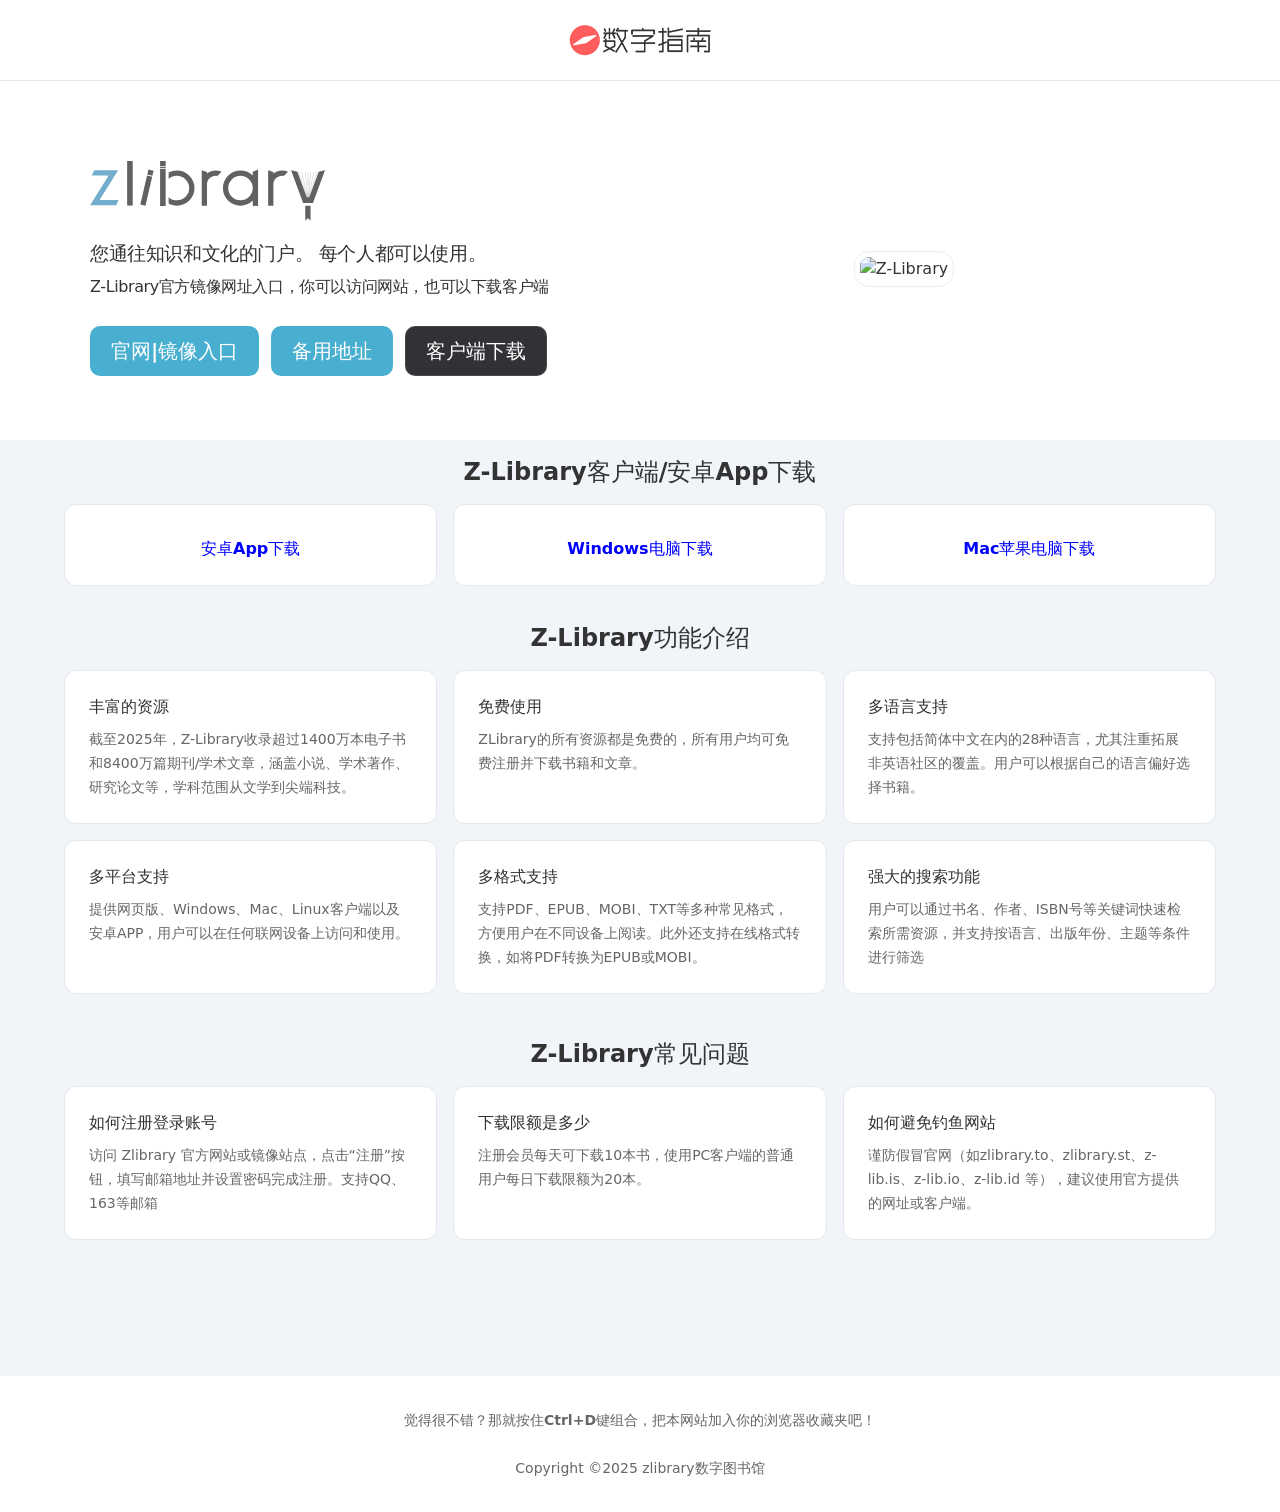
==== commit 8619ab2a: "Update index.html" ====
--- a/index.html
+++ b/index.html
@@ -31,9 +31,11 @@
         </h1>
     <p class="text" data-v-fd2650d5="" style="line-height:1.2rem;margin:10px 0;"><span style="font-size:1.2rem;font-weight:400;">您通往知识和文化的门户。 每个人都可以使用。</span><br /><span style="font-size:1rem;font-weight:400;">Z-Library官方镜像网址入口，你可以访问网站，也可以下载客户端</span></p>
 <div class="actions" data-v-fd2650d5="">
-<div class="action" data-v-fd2650d5=""><a class="VPButton medium brand" href="https://z-library.wwwnav.com/" target="_blank" rel="noreferrer" data-v-fd2650d5="" data-v-567ba664="">
+<div class="action" data-v-fd2650d5=""><a class="VPButton medium brand" href="https://z-library.click/" target="_blank" rel="noreferrer" data-v-fd2650d5="" data-v-567ba664="">
        官网|镜像入口</a></div>
-<div class="action" data-v-fd2650d5=""><a class="VPButton medium alt" href="https://pan.quark.cn/s/e70dbf30b961" target="_blank"  rel="noreferrer nofollow" data-v-fd2650d5="" data-v-567ba664="">客户端下载</a></div>
+ <div class="action" data-v-fd2650d5=""><a class="VPButton medium brand" href="https://z-library.wwwnav.com/" target="_blank" rel="noreferrer" data-v-fd2650d5="" data-v-567ba664="">
+       备用地址</a></div>
+<div class="action" data-v-fd2650d5=""><a class="VPButton medium alt" href="https://wangpan.z-library.click/" target="_blank"  rel="noreferrer nofollow" data-v-fd2650d5="" data-v-567ba664="">客户端下载</a></div>
 
 
 </div>
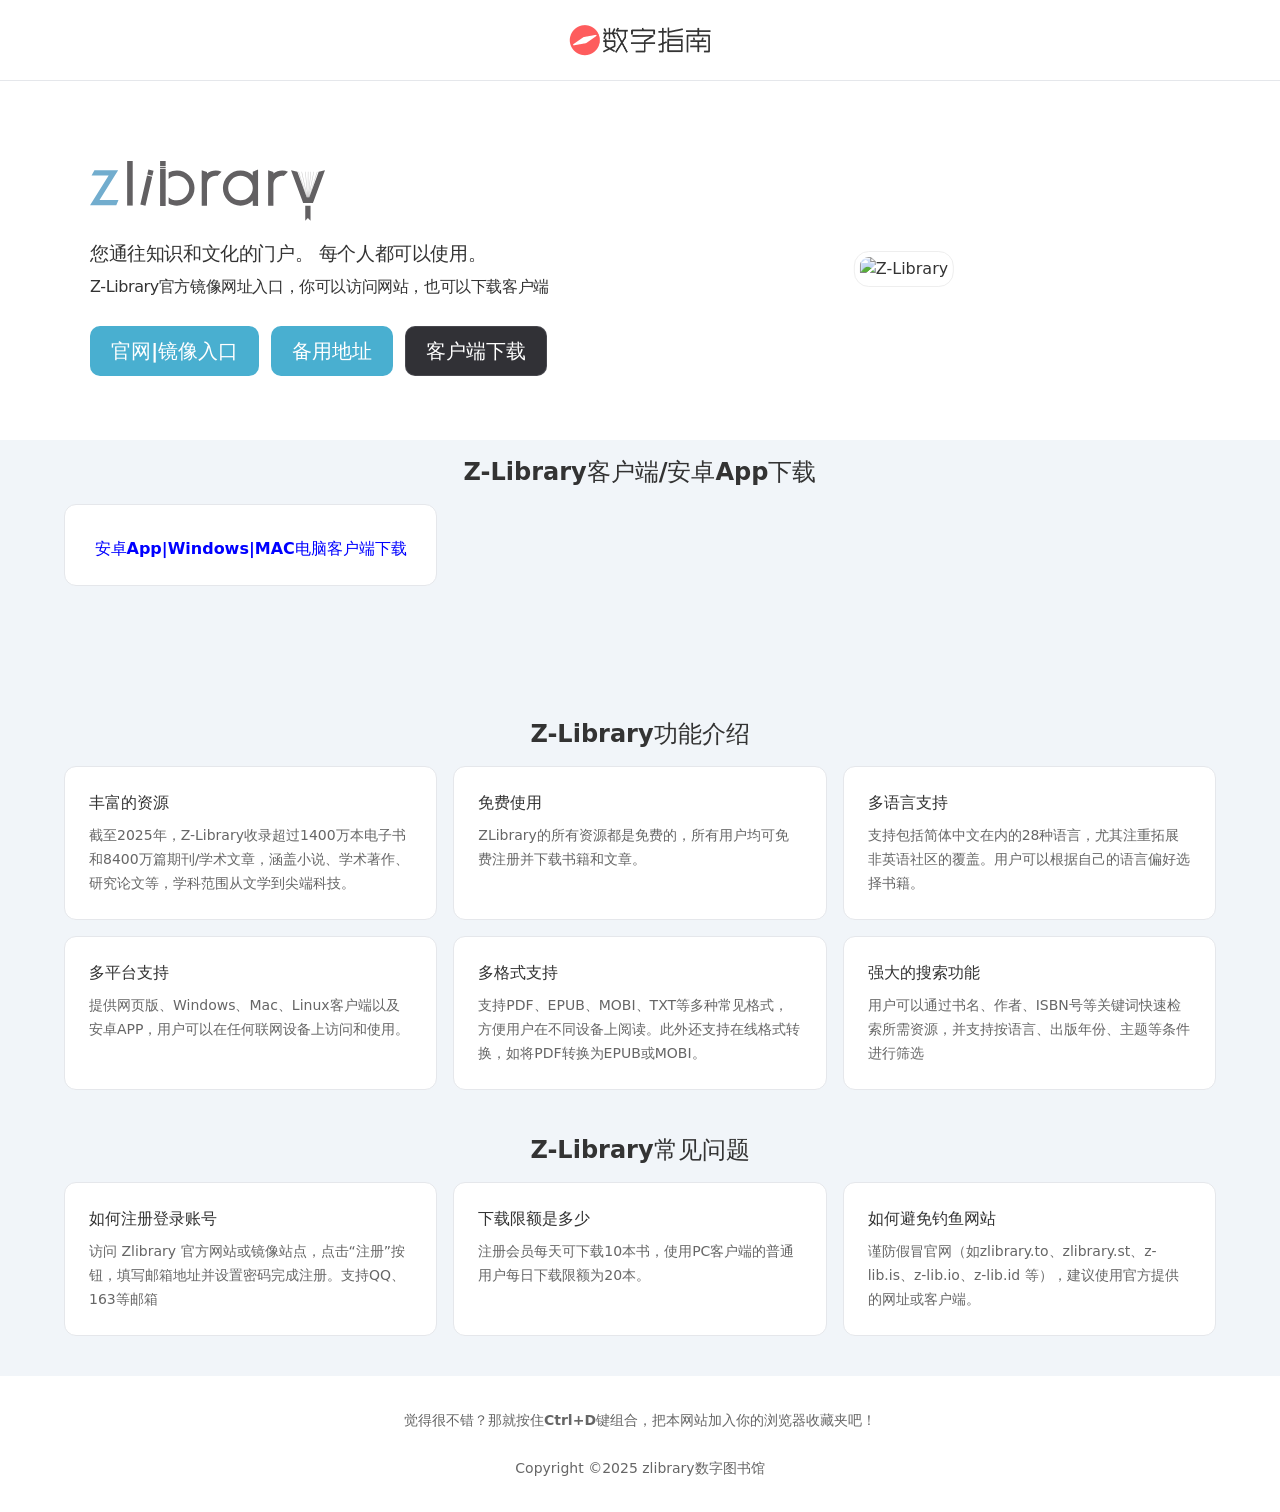
==== commit e16b8957: "Update index.html" ====
--- a/index.html
+++ b/index.html
@@ -2,7 +2,7 @@
 <!DOCTYPE html>
 <html lang="en-US" dir="ltr" class="dark"><head><meta http-equiv="Content-Type" content="text/html; charset=UTF-8">
 <meta name="viewport" content="width=device-width,initial-scale=1">
-<title>ZLibrary入口 - 官方Z-Library镜像网址</title>
+<title>ZLibrary入口 - 官方Z-Library镜像网址(2026.5持续更新中)</title>
  <meta name="keywords" content="zlibrary，zlibrary入口，zlibrary镜像，zlibrary镜像网址，zlibrary官网，zlibrary数字图书馆" />
 <meta name="description" content="Z-Library（简称Z-Lib）是全球最大的数字图书馆，免费下载电子书。截至2025年，Z-Library收录超过1400万本电子书和8400万篇期刊/学术文章，涵盖小说、学术著作、研究论文等，学科范围从文学到技术等各个领域的知识。">
 
@@ -31,11 +31,11 @@
         </h1>
     <p class="text" data-v-fd2650d5="" style="line-height:1.2rem;margin:10px 0;"><span style="font-size:1.2rem;font-weight:400;">您通往知识和文化的门户。 每个人都可以使用。</span><br /><span style="font-size:1rem;font-weight:400;">Z-Library官方镜像网址入口，你可以访问网站，也可以下载客户端</span></p>
 <div class="actions" data-v-fd2650d5="">
-<div class="action" data-v-fd2650d5=""><a class="VPButton medium brand" href="https://z-library.click/" target="_blank" rel="noreferrer" data-v-fd2650d5="" data-v-567ba664="">
+<div class="action" data-v-fd2650d5=""><a class="VPButton medium brand" href="https://z.wwwnav.com" target="_blank" rel="noreferrer" data-v-fd2650d5="" data-v-567ba664="">
        官网|镜像入口</a></div>
- <div class="action" data-v-fd2650d5=""><a class="VPButton medium brand" href="https://z-library.wwwnav.com/" target="_blank" rel="noreferrer" data-v-fd2650d5="" data-v-567ba664="">
+ <div class="action" data-v-fd2650d5=""><a class="VPButton medium brand" href="https://z.2rdh.com" target="_blank" rel="noreferrer" data-v-fd2650d5="" data-v-567ba664="">
        备用地址</a></div>
-<div class="action" data-v-fd2650d5=""><a class="VPButton medium alt" href="https://wangpan.z-library.click/" target="_blank"  rel="noreferrer nofollow" data-v-fd2650d5="" data-v-567ba664="">客户端下载</a></div>
+<div class="action" data-v-fd2650d5=""><a class="VPButton medium alt" href="https://ztsg.pages.dev/ " target="_blank"  rel="noreferrer nofollow" data-v-fd2650d5="" data-v-567ba664="">客户端下载</a></div>
 
 
 </div>
@@ -55,22 +55,9 @@
 
 <h3 class="title" data-v-837f6cca=""></h3><p class="details" data-v-837f6cca=""></p>
 
-<a href="https://pan.quark.cn/s/31a99444fe7f " target="_blank" rel="noreferrer nofollow" style="display: block; text-align: center;  color: blue;"><strong>安卓App下载</strong></a>
+<a href="https://ztsg.pages.dev/" target="_blank" rel="noreferrer nofollow" style="display: block; text-align: center;  color: blue;"><strong>安卓App|Windows|MAC电脑客户端下载</strong></a>
 </article></span></div>  
     
-    <div class="grid-3 item" data-v-ba861f23="">
-    <span class="VPLink VPFeature" data-v-ba861f23="" data-v-837f6cca="" data-v-8f4dc553=""><article class="box" data-v-837f6cca="">
-
-<h3 class="title" data-v-837f6cca=""></h3><p class="details" data-v-837f6cca=""></p>
-<a href="https://pan.quark.cn/s/e63fdf9e72bf" target="_blank" rel="noreferrer nofollow" style="display: block; text-align: center;  color: blue;"><strong>Windows电脑下载</strong></a>
-</article></span></div>  
-    
-<div class="grid-3 item" data-v-ba861f23="">
-    <span class="VPLink VPFeature" data-v-ba861f23="" data-v-837f6cca="" data-v-8f4dc553=""><article class="box" data-v-837f6cca="">
-<h3 class="title" data-v-837f6cca=""></h3><p class="details" data-v-837f6cca=""></p>
-
-<a href="https://pan.quark.cn/s/57432f5b6bd5 " target="_blank" rel="noreferrer nofollow" style="display: block; text-align: center;  color: blue;"><strong>Mac苹果电脑下载</strong></a>
-
 </article></span></div>  
 
 
@@ -142,3 +129,5 @@
 </div></div>
 
 </body></html>
+
+
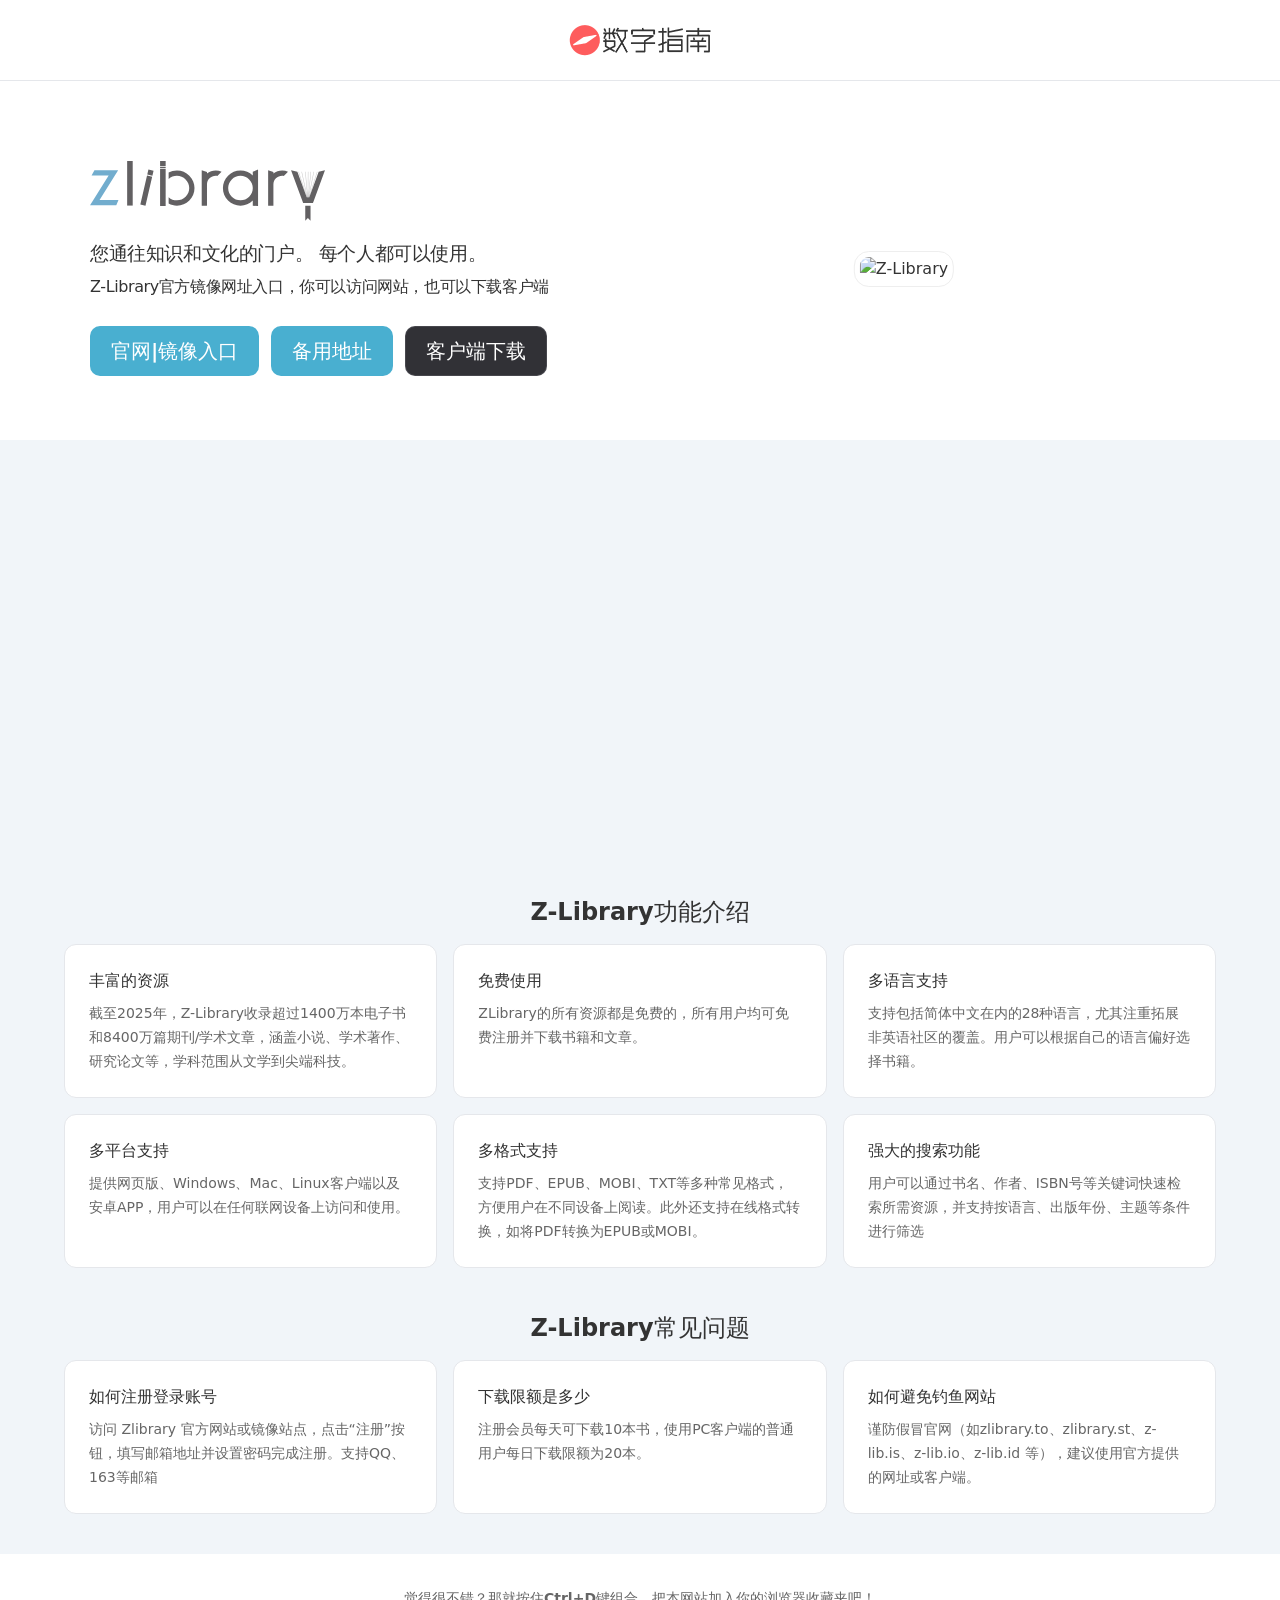
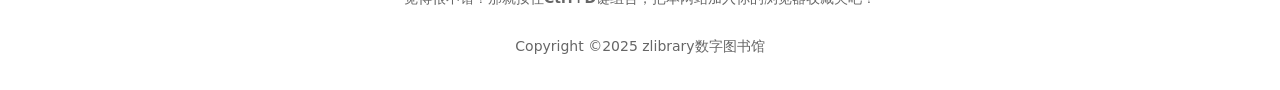
==== commit 758b1c04: "Update index.html" ====
--- a/index.html
+++ b/index.html
@@ -42,24 +42,6 @@
     </div>
  
 <div class="image" data-v-fd2650d5=""><div class="image-container" data-v-fd2650d5=""><div class="image-bg" data-v-fd2650d5=""></div><img class="VPImage image-src" src="https://s0.wp.com/mshots/v1/https://zh.z-lib.fm/?h=700" alt="Z-Library" data-v-6db2186b="" style="border-radius:15px;background: #fff;padding: 5px;border: 1px solid #eee;"></div></div></div></div> 
-
-
-<div class="VPFeatures VPHomeFeatures" data-v-d82743a8="" data-v-ba861f23="" style="margin-bottom: 40px;">
-        <h2 class="faq-title" style="text-align: center; font-size: 24px; font-weight: bold; margin-bottom: 20px;">
-           Z-Library客户端/安卓App下载
-        </h2>
-<div class="container" data-v-ba861f23=""><div class="items" data-v-ba861f23="">
-    
-<div class="grid-3 item" data-v-ba861f23="">
-    <span class="VPLink VPFeature" data-v-ba861f23="" data-v-837f6cca="" data-v-8f4dc553=""><article class="box" data-v-837f6cca="">
-
-<h3 class="title" data-v-837f6cca=""></h3><p class="details" data-v-837f6cca=""></p>
-
-<a href="https://ztsg.pages.dev/" target="_blank" rel="noreferrer nofollow" style="display: block; text-align: center;  color: blue;"><strong>安卓App|Windows|MAC电脑客户端下载</strong></a>
-</article></span></div>  
-    
-</article></span></div>  
-
 
 </div></div></div>
 
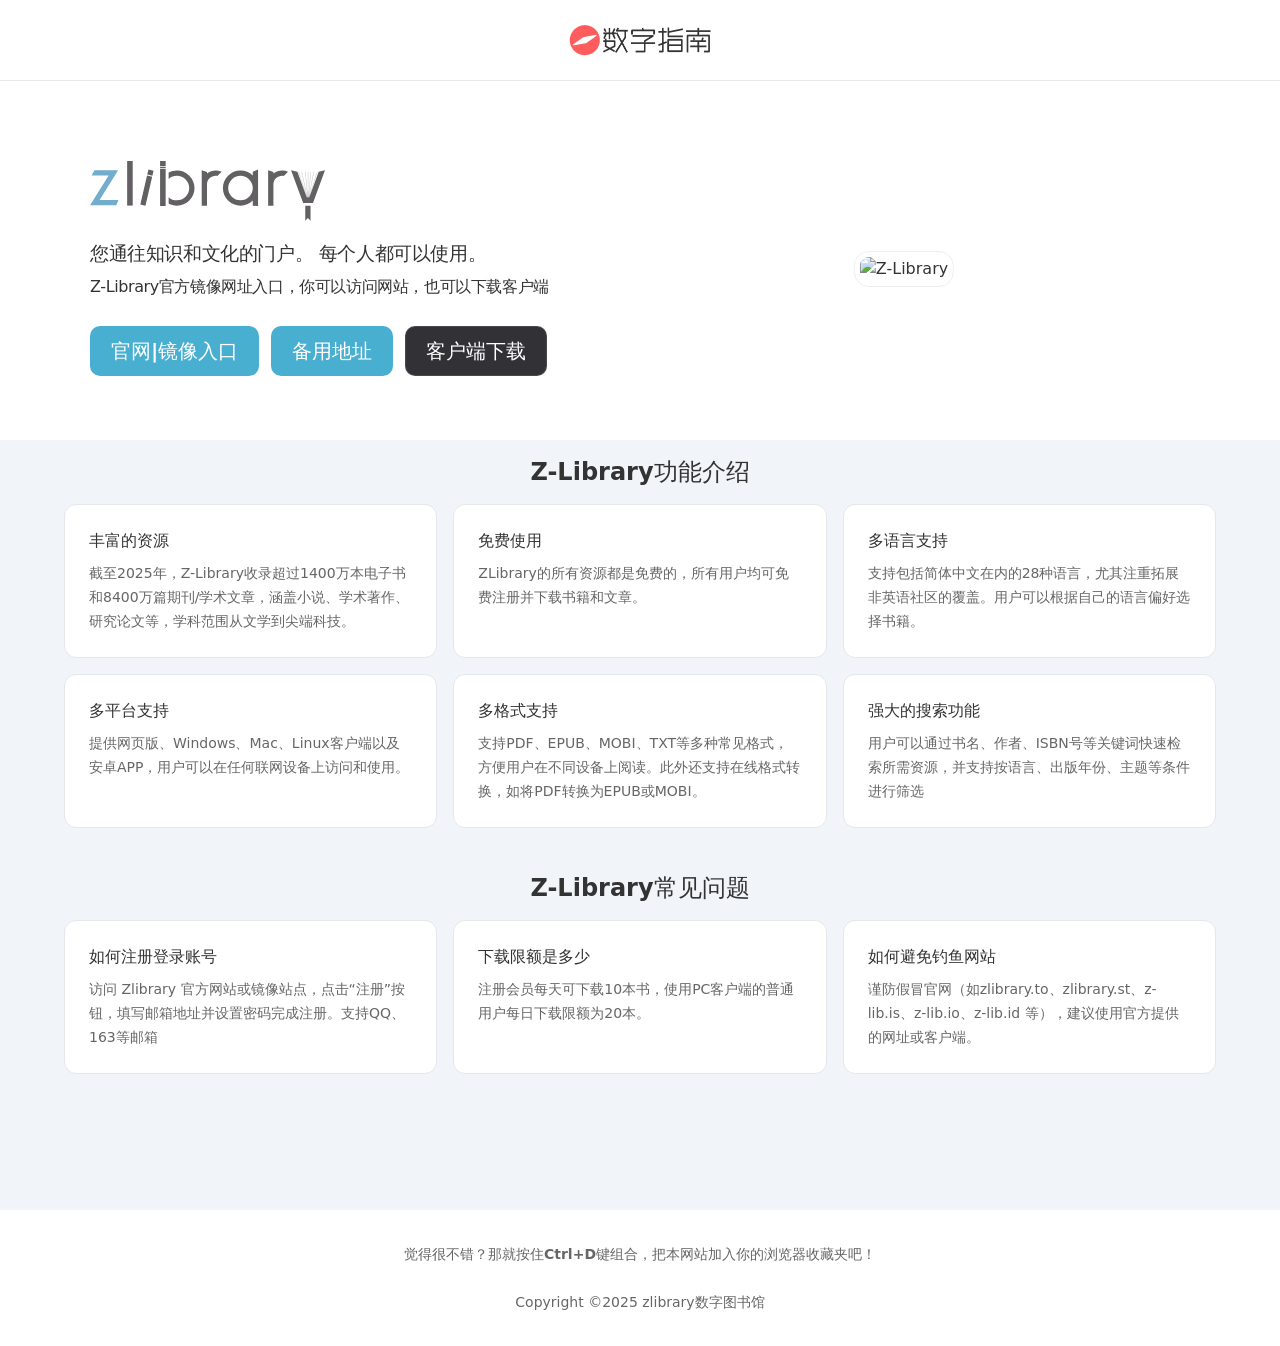
==== commit 31ce1352: "Update index.html" ====
--- a/index.html
+++ b/index.html
@@ -42,9 +42,6 @@
     </div>
  
 <div class="image" data-v-fd2650d5=""><div class="image-container" data-v-fd2650d5=""><div class="image-bg" data-v-fd2650d5=""></div><img class="VPImage image-src" src="https://s0.wp.com/mshots/v1/https://zh.z-lib.fm/?h=700" alt="Z-Library" data-v-6db2186b="" style="border-radius:15px;background: #fff;padding: 5px;border: 1px solid #eee;"></div></div></div></div> 
-
-</div></div></div>
-
 
 <div class="VPFeatures VPHomeFeatures" data-v-d82743a8="" data-v-ba861f23="">
         <h2 class="faq-title" style="text-align: center; font-size: 24px; font-weight: bold; margin-bottom: 20px;">
